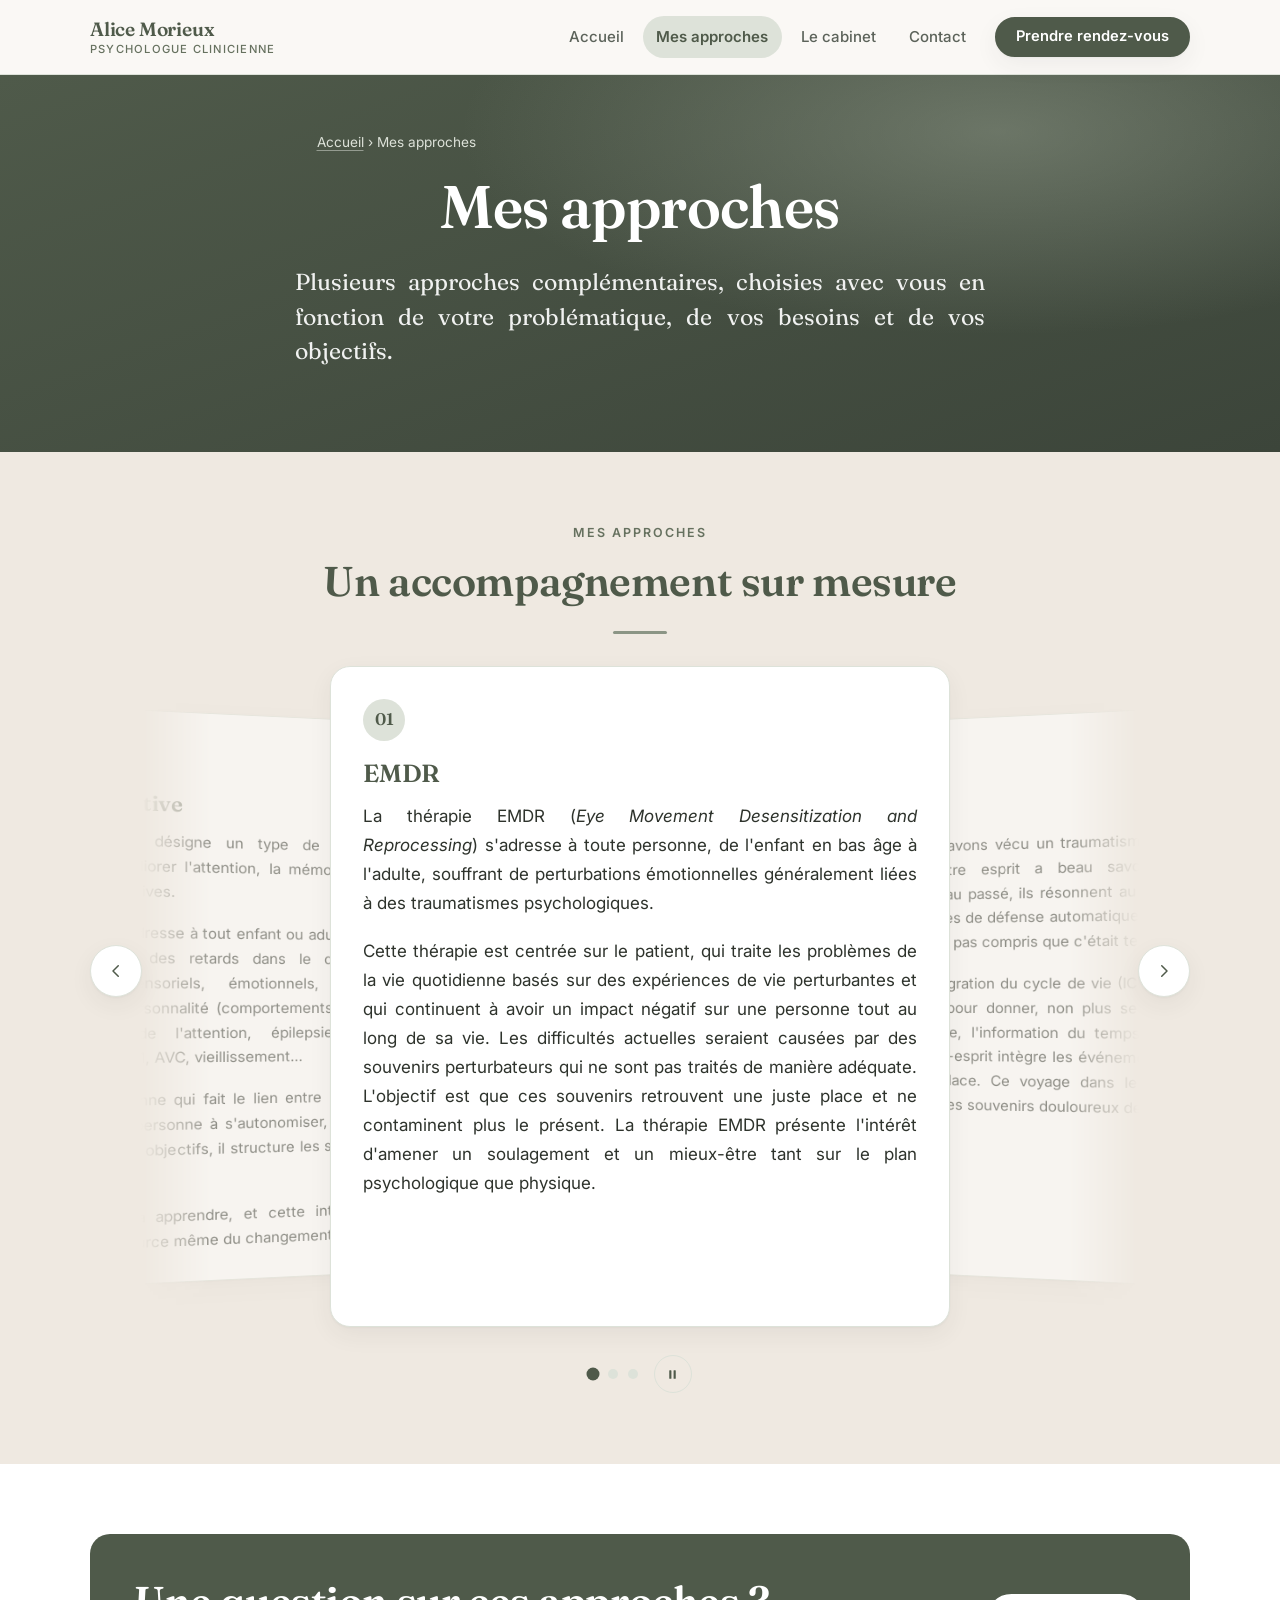
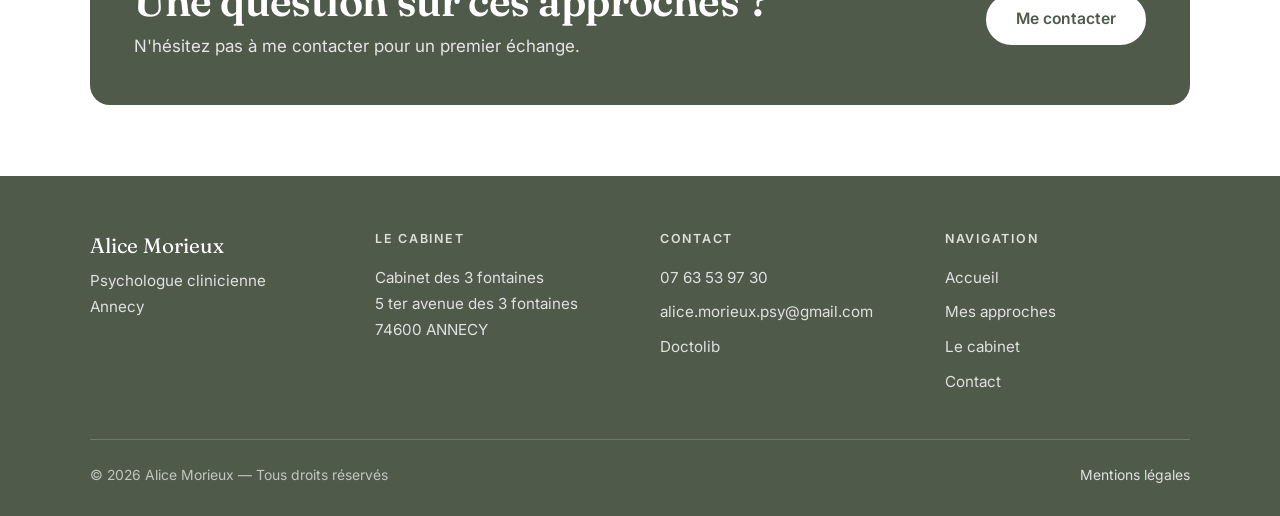
==== approches.html @ bb783f8f "dernieres modifs" ====
<!DOCTYPE html>
<html lang="fr">
<head>
<meta charset="utf-8">
<meta name="viewport" content="width=device-width, initial-scale=1">
<title>Mes approches — EMDR, ICV, remédiation cognitive | Alice Morieux, Annecy</title>
<meta name="description" content="EMDR, Intégration du Cycle de Vie (ICV) et remédiation cognitive : les approches thérapeutiques proposées par Alice Morieux, psychologue clinicienne à Annecy.">
<link rel="canonical" href="https://www.morieux-psychologue.com/approches.html">
<meta property="og:type" content="article">
<meta property="og:title" content="Mes approches — EMDR, ICV, remédiation cognitive">
<meta property="og:description" content="Les approches thérapeutiques proposées par Alice Morieux, psychologue clinicienne à Annecy.">
<meta property="og:locale" content="fr_FR">
<meta property="og:image" content="https://www.morieux-psychologue.com/assets/cabinet.jpg">
<meta property="og:url" content="https://www.morieux-psychologue.com/approches.html">
<link rel="icon" href="assets/favicon.svg" type="image/svg+xml">
<link rel="preconnect" href="https://fonts.googleapis.com">
<link rel="preconnect" href="https://fonts.gstatic.com" crossorigin>
<link rel="stylesheet" href="https://fonts.googleapis.com/css2?family=Fraunces:opsz,wght@9..144,400;9..144,600&family=Inter:wght@400;500;600&display=swap">
<link rel="stylesheet" href="css/styles.css">
<noscript><style>.reveal{opacity:1;transform:none}</style></noscript>
</head>
<body>

<a class="skip-link" href="#contenu">Aller au contenu principal</a>

<header class="site-header">
  <div class="conteneur site-header__inner">
    <a class="logo" href="index.html">
      <span class="logo__nom">Alice Morieux</span>
      <span class="logo__role">Psychologue clinicienne</span>
    </a>

    <button class="burger" type="button" aria-expanded="false" aria-controls="nav-principale" aria-label="Ouvrir le menu">
      <span class="burger__barre"></span>
      <span class="burger__barre"></span>
      <span class="burger__barre"></span>
    </button>

    <nav class="nav" id="nav-principale" aria-label="Navigation principale">
      <a class="nav__lien" href="index.html">Accueil</a>
      <a class="nav__lien is-active" href="approches.html" aria-current="page">Mes approches</a>
      <a class="nav__lien" href="cabinet.html">Le cabinet</a>
      <a class="nav__lien" href="contact.html">Contact</a>
      <a class="btn btn--principal nav__cta" href="https://www.doctolib.fr/psychologue/annecy/alice-morieux" target="_blank" rel="noopener">Prendre rendez-vous</a>
    </nav>
  </div>
</header>

<main id="contenu">

  <section class="hero hero--page">
    <div class="conteneur">
      <p class="fil-ariane"><a href="index.html">Accueil</a> <span aria-hidden="true">›</span> Mes approches</p>
      <h1>Mes approches</h1>
      <p class="hero__accroche">Plusieurs approches complémentaires, choisies avec vous en fonction de votre problématique, de vos besoins et de vos objectifs.</p>
    </div>
  </section>

  <!-- ============ Les trois approches ============ -->
  <section class="section section--beige">
    <div class="conteneur conteneur--large reveal">
      <div class="section-titre section-titre--centre">
        <span class="surtitre">Mes approches</span>
        <h2>Un accompagnement sur mesure</h2>
        <span class="filet"></span>
      </div>

      <div class="carrousel" data-carrousel data-carrousel-intervalle="9000" data-carrousel-titre="Mes approches">
        <div class="carrousel__cadre">
          <div class="carrousel__piste">
            <article class="carte carte--approche approche carrousel__slide" id="emdr">
              <span class="carte__numero" aria-hidden="true">01</span>
              <h2>EMDR</h2>
              <p>La thérapie EMDR (<em>Eye Movement Desensitization and Reprocessing</em>) s'adresse à toute personne, de l'enfant en bas âge à l'adulte, souffrant de perturbations émotionnelles généralement liées à des traumatismes psychologiques.</p>
              <p>Cette thérapie est centrée sur le patient, qui traite les problèmes de la vie quotidienne basés sur des expériences de vie perturbantes et qui continuent à avoir un impact négatif sur une personne tout au long de sa vie. Les difficultés actuelles seraient causées par des souvenirs perturbateurs qui ne sont pas traités de manière adéquate. L'objectif est que ces souvenirs retrouvent une juste place et ne contaminent plus le présent. La thérapie EMDR présente l'intérêt d'amener un soulagement et un mieux-être tant sur le plan psychologique que physique.</p>
            </article>

            <article class="carte carte--approche approche carrousel__slide" id="icv">
              <span class="carte__numero" aria-hidden="true">02</span>
              <h2>ICV</h2>
              <p>Lorsque nous avons vécu un traumatisme ou souffert de carences affectives, notre esprit a beau savoir que ces événements appartiennent au passé, ils résonnent au présent, et nous adoptons des mécanismes de défense automatiques inappropriés, comme si le cerveau n'avait pas compris que c'était terminé&nbsp;!</p>
              <p>L'idée de l'Intégration du cycle de vie (ICV) est de traverser un à un les souvenirs pour donner, non plus seulement à l'esprit mais au corps lui-même, l'information du temps. Pourquoi&nbsp;? Pour que le système corps-esprit intègre les événements, et remette les choses à leur juste place. Ce voyage dans le passé diminue la charge émotionnelle des souvenirs douloureux des patients.</p>
            </article>

            <article class="carte carte--approche approche carrousel__slide" id="remediation">
              <span class="carte__numero" aria-hidden="true">03</span>
              <h2>Remédiation cognitive</h2>
              <p>La remédiation cognitive désigne un type de traitement de réadaptation visant à améliorer l'attention, la mémoire, le langage et&nbsp;/&nbsp;ou les fonctions exécutives.</p>
              <p>La méthode Feuerstein s'adresse à tout enfant ou adulte rencontrant des difficultés scolaires, des retards dans le développement, dyslexie, problèmes sensoriels, émotionnels, troubles du comportement et de la personnalité (comportements autistiques…), hyperactivité, troubles de l'attention, épilepsie, déficiences psychomotrices, trisomie&nbsp;21, AVC, vieillissement…</p>
              <p>Le médiateur est la personne qui fait le lien entre le sujet et son environnement, il aide la personne à s'autonomiser, à réfléchir par elle-même, il lui donne des objectifs, il structure les stimuli auxquels il est exposé.</p>
              <p>Le but est d'apprendre à apprendre, et cette interaction entre l'adulte et le sujet est la source même du changement cognitif.</p>
            </article>
          </div>
        </div>
      </div>
    </div>
  </section>

  <!-- ============ CTA ============ -->
  <section class="section section--blanc">
    <div class="conteneur reveal">
      <div class="doctolib">
        <div>
          <h2>Une question sur ces approches&nbsp;?</h2>
          <p>N'hésitez pas à me contacter pour un premier échange.</p>
        </div>
        <a class="btn btn--clair" href="contact.html">Me contacter</a>
      </div>
    </div>
  </section>

</main>

<footer class="site-footer">
  <div class="conteneur">
    <div class="footer__grille">
      <div>
        <p class="footer__nom">Alice Morieux</p>
        <p>Psychologue clinicienne<br>Annecy</p>
      </div>
      <div>
        <p class="footer__titre">Le cabinet</p>
        <address class="footer__adresse" style="font-style:normal">
          Cabinet des 3 fontaines<br>
          5 ter avenue des 3 fontaines<br>
          74600 ANNECY
        </address>
      </div>
      <div>
        <p class="footer__titre">Contact</p>
        <ul class="footer__liste">
          <li><a href="tel:+33763539730">07 63 53 97 30</a></li>
          <li><a href="mailto:alice.morieux.psy@gmail.com">alice.morieux.psy@gmail.com</a></li>
          <li><a href="https://www.doctolib.fr/psychologue/annecy/alice-morieux" target="_blank" rel="noopener">Doctolib</a></li>
        </ul>
      </div>
      <div>
        <p class="footer__titre">Navigation</p>
        <ul class="footer__liste">
          <li><a href="index.html">Accueil</a></li>
          <li><a href="approches.html">Mes approches</a></li>
          <li><a href="cabinet.html">Le cabinet</a></li>
          <li><a href="contact.html">Contact</a></li>
        </ul>
      </div>
    </div>
    <div class="footer__bas">
      <p style="margin:0">© <span data-annee>2026</span> Alice Morieux — Tous droits réservés</p>
      <p style="margin:0"><a href="mentions-legales.html">Mentions légales</a></p>
    </div>
  </div>
</footer>

<script src="js/main.js"></script>
</body>
</html>
---- css/styles.css ----
/* ==========================================================================
   Alice Morieux — Psychologue clinicienne, Annecy
   Feuille de style unique
   ========================================================================== */

/* --------------------------------------------------------------------------
   1. Variables
   -------------------------------------------------------------------------- */

:root {
  /* Couleurs */
  --vert-profond: #4f5a4a;
  --vert-profond-fonce: #3c453a;
  --vert-taupe: #8b9585;
  /* assombri par rapport au vert taupe pour rester lisible sur fond clair (AA) */
  --vert-taupe-fonce: #66715f;
  --vert-clair: #dde2d9;
  --blanc: #ffffff;
  --blanc-casse: #faf8f5;
  --beige-sable: #efe9e1;
  --texte: #2e332c;
  --texte-doux: #5c635a;

  /* Typographie */
  --font-titre: "Fraunces", "Iowan Old Style", "Palatino Linotype", Palatino,
    Georgia, serif;
  --font-corps: "Inter", -apple-system, BlinkMacSystemFont, "Segoe UI", Roboto,
    "Helvetica Neue", Arial, sans-serif;

  /* Rythme */
  --largeur-max: 1180px;
  --largeur-texte: 68ch;
  --section-y: clamp(2.75rem, 5.5vw, 4.5rem);
  --gouttiere: clamp(1.25rem, 5vw, 2.5rem);

  /* Formes */
  --radius: 12px;
  --radius-lg: 20px;
  --ombre: 0 1px 2px rgba(46, 51, 44, 0.04), 0 8px 24px rgba(46, 51, 44, 0.06);
  --ombre-forte: 0 2px 4px rgba(46, 51, 44, 0.06),
    0 16px 40px rgba(46, 51, 44, 0.1);

  --transition: 220ms cubic-bezier(0.4, 0, 0.2, 1);
}

/* --------------------------------------------------------------------------
   2. Reset & bases
   -------------------------------------------------------------------------- */

*,
*::before,
*::after {
  box-sizing: border-box;
}

html {
  scroll-behavior: smooth;
  -webkit-text-size-adjust: 100%;
}

body {
  margin: 0;
  background: var(--blanc-casse);
  color: var(--texte);
  font-family: var(--font-corps);
  font-size: clamp(1rem, 0.97rem + 0.15vw, 1.0625rem);
  line-height: 1.7;
  -webkit-font-smoothing: antialiased;
  overflow-x: hidden;
}

h1,
h2,
h3,
h4 {
  font-family: var(--font-titre);
  font-weight: 600;
  line-height: 1.15;
  color: var(--vert-profond);
  margin: 0 0 0.6em;
  letter-spacing: -0.01em;
}

h1 {
  font-size: clamp(2.25rem, 1.6rem + 3.2vw, 3.75rem);
}

h2 {
  font-size: clamp(1.75rem, 1.35rem + 1.9vw, 2.6rem);
}

h3 {
  font-size: clamp(1.25rem, 1.1rem + 0.75vw, 1.55rem);
}

h4 {
  font-size: 1.1rem;
}

p {
  margin: 0 0 1.15em;
  max-width: var(--largeur-texte);
}

a {
  color: var(--vert-profond);
  text-decoration-color: var(--vert-taupe);
  text-underline-offset: 3px;
  transition: color var(--transition);
}

a:hover {
  color: var(--vert-taupe-fonce);
}

img {
  max-width: 100%;
  height: auto;
  display: block;
}

ul {
  margin: 0 0 1.15em;
  padding-left: 1.2em;
}

li {
  margin-bottom: 0.4em;
}

strong {
  font-weight: 600;
  color: var(--vert-profond);
}

:focus-visible {
  outline: 3px solid var(--vert-taupe);
  outline-offset: 3px;
  border-radius: 4px;
}

/* Lien d'évitement */
.skip-link {
  position: absolute;
  left: 0.5rem;
  top: -100px;
  z-index: 200;
  background: var(--vert-profond);
  color: var(--blanc);
  padding: 0.75rem 1.25rem;
  border-radius: var(--radius);
  text-decoration: none;
  transition: top var(--transition);
}

.skip-link:focus {
  top: 0.5rem;
  color: var(--blanc);
}

/* --------------------------------------------------------------------------
   3. Utilitaires de mise en page
   -------------------------------------------------------------------------- */

.conteneur {
  width: 100%;
  max-width: var(--largeur-max);
  margin-inline: auto;
  padding-inline: var(--gouttiere);
}

.conteneur--etroit {
  max-width: 860px;
}

.conteneur--large {
  max-width: 1340px;
}

.section {
  padding-block: var(--section-y);
}

.section--beige {
  background: var(--beige-sable);
}

.section--blanc {
  background: var(--blanc);
}

.section--vert {
  background: var(--vert-profond);
  color: var(--blanc);
}

.section--vert h2,
.section--vert h3 {
  color: var(--blanc);
}

.section--vert p {
  color: rgba(255, 255, 255, 0.88);
}

.visually-hidden {
  position: absolute;
  width: 1px;
  height: 1px;
  padding: 0;
  margin: -1px;
  overflow: hidden;
  clip: rect(0 0 0 0);
  white-space: nowrap;
  border: 0;
}

/* En-tête de section */
.section-titre {
  margin-bottom: 2rem;
}

.section-titre--centre {
  text-align: center;
}

.section-titre--centre p {
  margin-inline: auto;
}

.surtitre {
  display: block;
  font-family: var(--font-corps);
  font-size: 0.78rem;
  font-weight: 600;
  letter-spacing: 0.16em;
  text-transform: uppercase;
  color: var(--vert-taupe-fonce);
  margin-bottom: 0.9rem;
}

.section--vert .surtitre {
  color: var(--vert-clair);
}

.chapeau {
  font-size: 1.1rem;
  color: var(--texte-doux);
}

/* Filet décoratif sous les titres */
.filet {
  display: block;
  width: 54px;
  height: 3px;
  background: var(--vert-taupe);
  border-radius: 3px;
  margin: 1.25rem 0 0;
}

.section-titre--centre .filet {
  margin-inline: auto;
}

.section--vert .filet {
  background: var(--vert-clair);
}

/* --------------------------------------------------------------------------
   4. Boutons
   -------------------------------------------------------------------------- */

.btn {
  display: inline-flex;
  align-items: center;
  justify-content: center;
  gap: 0.55rem;
  padding: 0.9rem 1.75rem;
  border: 2px solid transparent;
  border-radius: 999px;
  font-family: var(--font-corps);
  font-size: 0.98rem;
  font-weight: 600;
  line-height: 1.2;
  text-align: center;
  text-decoration: none;
  cursor: pointer;
  transition: background var(--transition), color var(--transition),
    border-color var(--transition), transform var(--transition),
    box-shadow var(--transition);
}

.btn:hover {
  transform: translateY(-2px);
}

.btn--principal {
  background: var(--vert-profond);
  border-color: var(--vert-profond);
  color: var(--blanc);
  box-shadow: var(--ombre);
}

.btn--principal:hover {
  background: var(--vert-profond-fonce);
  border-color: var(--vert-profond-fonce);
  color: var(--blanc);
  box-shadow: var(--ombre-forte);
}

.btn--secondaire {
  background: transparent;
  border-color: var(--vert-taupe);
  color: var(--vert-profond);
}

.btn--secondaire:hover {
  background: var(--vert-profond);
  border-color: var(--vert-profond);
  color: var(--blanc);
}

.btn--clair {
  background: var(--blanc);
  border-color: var(--blanc);
  color: var(--vert-profond);
}

.btn--clair:hover {
  background: var(--vert-clair);
  border-color: var(--vert-clair);
  color: var(--vert-profond-fonce);
}

.btn--contour-clair {
  background: transparent;
  border-color: rgba(255, 255, 255, 0.55);
  color: var(--blanc);
}

.btn--contour-clair:hover {
  background: rgba(255, 255, 255, 0.12);
  border-color: var(--blanc);
  color: var(--blanc);
}

.groupe-btn {
  display: flex;
  flex-wrap: wrap;
  gap: 0.9rem;
  margin-top: 2rem;
}

.groupe-btn--centre {
  justify-content: center;
}

/* --------------------------------------------------------------------------
   5. En-tête & navigation
   -------------------------------------------------------------------------- */

.site-header {
  position: sticky;
  top: 0;
  z-index: 100;
  /* contexte de positionnement pour le panneau de navigation mobile */
  isolation: isolate;
  background: rgba(250, 248, 245, 0.92);
  backdrop-filter: blur(10px);
  -webkit-backdrop-filter: blur(10px);
  border-bottom: 1px solid var(--vert-clair);
}

.site-header__inner {
  display: flex;
  align-items: center;
  justify-content: space-between;
  gap: 1.5rem;
  min-height: 74px;
}

.logo {
  display: flex;
  flex-direction: column;
  text-decoration: none;
  line-height: 1.1;
  flex-shrink: 0;
}

.logo__nom {
  font-family: var(--font-titre);
  font-size: 1.2rem;
  font-weight: 600;
  color: var(--vert-profond);
  letter-spacing: -0.01em;
}

.logo__role {
  font-size: 0.7rem;
  font-weight: 500;
  letter-spacing: 0.11em;
  text-transform: uppercase;
  color: var(--vert-taupe-fonce);
  margin-top: 0.22rem;
}

.nav {
  display: flex;
  align-items: center;
  gap: 0.35rem;
}

.nav__lien {
  padding: 0.5rem 0.85rem;
  border-radius: 999px;
  font-size: 0.94rem;
  font-weight: 500;
  color: var(--texte-doux);
  text-decoration: none;
  white-space: nowrap;
  transition: background var(--transition), color var(--transition);
}

.nav__lien:hover {
  background: var(--vert-clair);
  color: var(--vert-profond);
}

.nav__lien.is-active {
  color: var(--vert-profond);
  font-weight: 600;
  background: var(--vert-clair);
}

.nav__cta {
  margin-left: 0.6rem;
  padding: 0.6rem 1.2rem;
  font-size: 0.92rem;
}

/* Bouton burger */
.burger {
  display: none;
  width: 46px;
  height: 46px;
  padding: 0;
  background: transparent;
  border: 1px solid var(--vert-clair);
  border-radius: var(--radius);
  cursor: pointer;
  align-items: center;
  justify-content: center;
  flex-direction: column;
  gap: 5px;
}

.burger__barre {
  display: block;
  width: 20px;
  height: 2px;
  background: var(--vert-profond);
  border-radius: 2px;
  transition: transform var(--transition), opacity var(--transition);
}

.burger[aria-expanded="true"] .burger__barre:nth-child(1) {
  transform: translateY(7px) rotate(45deg);
}

.burger[aria-expanded="true"] .burger__barre:nth-child(2) {
  opacity: 0;
}

.burger[aria-expanded="true"] .burger__barre:nth-child(3) {
  transform: translateY(-7px) rotate(-45deg);
}

@media (max-width: 900px) {
  .burger {
    display: flex;
  }

  .nav {
    position: absolute;
    top: 100%;
    left: 0;
    right: 0;
    flex-direction: column;
    align-items: stretch;
    gap: 0.15rem;
    padding: 1rem var(--gouttiere) 1.75rem;
    background: var(--blanc-casse);
    border-bottom: 1px solid var(--vert-clair);
    box-shadow: var(--ombre-forte);
    transform: translateY(-12px);
    opacity: 0;
    visibility: hidden;
    transition: transform var(--transition), opacity var(--transition),
      visibility var(--transition);
  }

  .nav.is-open {
    transform: translateY(0);
    opacity: 1;
    visibility: visible;
  }

  .nav__lien {
    padding: 0.85rem 1rem;
    font-size: 1.02rem;
    border-radius: var(--radius);
  }

  .nav__cta {
    margin: 0.6rem 0 0;
    padding: 0.85rem 1.25rem;
  }
}

/* --------------------------------------------------------------------------
   6. Hero
   -------------------------------------------------------------------------- */

.hero {
  position: relative;
  background: var(--vert-profond);
  color: var(--blanc);
  overflow: hidden;
  padding-block: clamp(3rem, 6vw, 4.75rem);
}

.hero::before {
  content: "";
  position: absolute;
  inset: 0;
  background: radial-gradient(
      ellipse 70% 90% at 78% 15%,
      rgba(139, 149, 133, 0.55),
      transparent 60%
    ),
    linear-gradient(160deg, var(--vert-profond) 0%, var(--vert-profond-fonce) 100%);
  z-index: 0;
}

.hero > * {
  position: relative;
  z-index: 1;
}

.hero__grille {
  display: grid;
  grid-template-columns: 1.15fr 0.85fr;
  gap: clamp(2rem, 5vw, 4rem);
  align-items: center;
}

.hero h1 {
  color: var(--blanc);
  margin-bottom: 0.35em;
}

.hero__role {
  font-family: var(--font-corps);
  font-size: clamp(1rem, 0.9rem + 0.4vw, 1.2rem);
  font-weight: 500;
  letter-spacing: 0.14em;
  text-transform: uppercase;
  color: var(--vert-clair);
  margin-bottom: 1.5rem;
}

.hero__accroche {
  font-family: var(--font-titre);
  font-size: clamp(1.15rem, 1rem + 0.7vw, 1.45rem);
  line-height: 1.5;
  color: rgba(255, 255, 255, 0.92);
  max-width: 32ch;
  text-align: justify;
}

.hero__portrait {
  position: relative;
  justify-self: center;
  width: min(340px, 100%);
  aspect-ratio: 1;
}

.hero__portrait img {
  width: 100%;
  height: 100%;
  object-fit: cover;
  border-radius: 50%;
  border: 6px solid rgba(255, 255, 255, 0.16);
  box-shadow: var(--ombre-forte);
}

/* Hero simplifié des pages intérieures */
.hero--page {
  padding-block: clamp(2.25rem, 4.5vw, 3.5rem);
  text-align: center;
}

.hero--page h1 {
  margin-bottom: 0.4em;
}

.hero--page .hero__accroche {
  margin-inline: auto;
  max-width: 46ch;
}

.fil-ariane {
  font-size: 0.85rem;
  color: var(--vert-clair);
  margin-bottom: 1.1rem;
}

.fil-ariane a {
  color: var(--vert-clair);
  text-decoration-color: rgba(221, 226, 217, 0.5);
}

.fil-ariane a:hover {
  color: var(--blanc);
}

@media (max-width: 780px) {
  .hero__grille {
    grid-template-columns: 1fr;
    text-align: center;
  }

  .hero__grille .groupe-btn {
    justify-content: center;
  }

  .hero__accroche {
    margin-inline: auto;
  }

  .hero__portrait {
    order: -1;
    width: min(230px, 70%);
  }
}

/* --------------------------------------------------------------------------
   7. Blocs de contenu
   -------------------------------------------------------------------------- */

/* Bloc à deux colonnes texte + média */
.duo {
  display: grid;
  grid-template-columns: 0.85fr 1.15fr;
  gap: clamp(2rem, 5vw, 4rem);
  align-items: center;
}

.duo--inverse {
  grid-template-columns: 1.15fr 0.85fr;
}

.duo__media img {
  width: 100%;
  border-radius: var(--radius-lg);
  box-shadow: var(--ombre);
}

.duo__media--medaillon {
  position: relative;
  max-width: 380px;
  margin-inline: auto;
}

.duo__media--medaillon img {
  aspect-ratio: 1;
  object-fit: cover;
  border-radius: 50%;
}

.duo__media--medaillon::after {
  content: "";
  position: absolute;
  inset: -14px;
  border: 1px solid var(--vert-taupe);
  border-radius: 50%;
  opacity: 0.4;
  pointer-events: none;
}

@media (max-width: 860px) {
  .duo,
  .duo--inverse {
    grid-template-columns: 1fr;
  }

  .duo__media {
    order: -1;
  }

  .duo__media--medaillon {
    max-width: 260px;
  }
}

/* Bloc à deux colonnes de texte (titre / contenu) */
.duo-texte {
  display: grid;
  grid-template-columns: 0.8fr 1.2fr;
  gap: clamp(1.5rem, 5vw, 4rem);
  align-items: start;
}

.duo-texte .section-titre {
  margin-bottom: 0;
  position: sticky;
  top: 110px;
}

.duo-texte p:last-child {
  margin-bottom: 0;
}

.duo-texte p {
  text-align: justify;
}

@media (max-width: 860px) {
  .duo-texte {
    grid-template-columns: 1fr;
  }

  .duo-texte .section-titre {
    position: static;
    margin-bottom: 1.5rem;
  }
}

/* Grille de cartes */
.grille {
  display: grid;
  gap: 1.5rem;
}

.grille--2 {
  grid-template-columns: repeat(auto-fit, minmax(280px, 1fr));
}

.grille--3 {
  grid-template-columns: repeat(auto-fit, minmax(270px, 1fr));
}

.carte {
  display: flex;
  flex-direction: column;
  padding: 2rem;
  background: var(--blanc);
  border: 1px solid var(--vert-clair);
  border-radius: var(--radius-lg);
  box-shadow: var(--ombre);
  transition: transform var(--transition), box-shadow var(--transition);
}

.section--blanc .carte {
  background: var(--blanc-casse);
}

.carte:hover {
  transform: translateY(-4px);
  box-shadow: var(--ombre-forte);
}

.carte p:last-child {
  margin-bottom: 0;
}

.carte__numero {
  display: inline-flex;
  align-items: center;
  justify-content: center;
  width: 42px;
  height: 42px;
  margin-bottom: 1.15rem;
  border-radius: 50%;
  background: var(--vert-clair);
  color: var(--vert-profond);
  font-family: var(--font-titre);
  font-size: 1.05rem;
  font-weight: 600;
}

.carte__lien {
  margin-top: auto;
  padding-top: 1.25rem;
  font-size: 0.94rem;
  font-weight: 600;
  color: var(--vert-taupe-fonce);
  text-decoration: none;
}

.carte__lien:hover {
  color: var(--vert-profond);
  text-decoration: underline;
}

.carte__lien::after {
  content: " →";
}

/* Motifs de consultation regroupés par domaine de vie */
.domaines {
  display: grid;
  grid-template-columns: 1fr;
  gap: clamp(1rem, 2.5vw, 1.75rem);
  margin-bottom: clamp(2.5rem, 5vw, 3.5rem);
}

/* deux colonnes dès qu'une carte peut accueillir ses étiquettes sans casser */
@media (min-width: 760px) {
  .domaines {
    grid-template-columns: repeat(2, 1fr);
  }
}

.domaine {
  padding: clamp(1.5rem, 3vw, 2rem) clamp(1.4rem, 3vw, 2rem);
  background: var(--blanc-casse);
  border: 1px solid var(--vert-clair);
  border-radius: var(--radius-lg);
  transition: transform var(--transition), box-shadow var(--transition),
    border-color var(--transition);
}

.domaine:hover {
  transform: translateY(-3px);
  border-color: var(--vert-taupe);
  box-shadow: var(--ombre);
}

.domaine__icone {
  display: inline-flex;
  align-items: center;
  justify-content: center;
  width: 44px;
  height: 44px;
  margin-bottom: 1.1rem;
  border-radius: 50%;
  background: var(--vert-clair);
  color: var(--vert-profond);
}

.domaine__icone svg {
  width: 21px;
  height: 21px;
}

.domaine__titre {
  font-size: clamp(1.15rem, 1.05rem + 0.4vw, 1.35rem);
  margin-bottom: 1rem;
}

.domaine__liste {
  display: flex;
  flex-wrap: wrap;
  gap: 0.5rem;
  list-style: none;
  padding: 0;
  margin: 0;
}

.domaine__liste li {
  margin: 0;
  padding: 0.4rem 0.85rem;
  border: 1px solid var(--vert-clair);
  border-radius: 999px;
  background: var(--beige-sable);
  color: var(--texte-doux);
  font-size: 0.9rem;
  line-height: 1.35;
}

/* Conclusion : ce que ces difficultés peuvent provoquer */
.consequences {
  padding-top: clamp(2rem, 4vw, 2.75rem);
  border-top: 1px solid var(--vert-clair);
  text-align: center;
}

.consequences__intro {
  max-width: none;
  margin-bottom: 1.25rem;
  font-family: var(--font-titre);
  font-size: clamp(1.05rem, 0.98rem + 0.35vw, 1.25rem);
  color: var(--vert-profond);
}

.consequences__liste {
  display: flex;
  flex-wrap: wrap;
  justify-content: center;
  gap: 0.6rem;
  list-style: none;
  padding: 0;
  margin: 0;
}

.consequences__liste li {
  margin: 0;
  padding: 0.5rem 1.15rem;
  border-radius: 999px;
  background: var(--vert-clair);
  color: var(--vert-profond);
  font-size: 0.8rem;
  font-weight: 600;
  letter-spacing: 0.09em;
  text-transform: uppercase;
}

/* Diplômes & formations : logos des organismes */
.formations {
  display: grid;
  grid-template-columns: repeat(auto-fit, minmax(min(100%, 260px), 1fr));
  gap: clamp(1rem, 2.5vw, 1.75rem);
  list-style: none;
  padding: 0;
  margin: 0;
}

.formation {
  display: flex;
  flex-direction: column;
  align-items: center;
  margin: 0;
  padding: clamp(1.4rem, 3vw, 2rem);
  background: var(--blanc-casse);
  border: 1px solid var(--vert-clair);
  border-radius: var(--radius-lg);
  text-align: center;
  transition: transform var(--transition), box-shadow var(--transition),
    border-color var(--transition);
}

.formation:hover {
  transform: translateY(-3px);
  border-color: var(--vert-taupe);
  box-shadow: var(--ombre);
}

/* cadre neutre : les logos ont des fonds très différents */
.formation__logo {
  display: flex;
  align-items: center;
  justify-content: center;
  width: 100%;
  height: 120px;
  margin-bottom: 1.35rem;
  padding: 0.9rem 1.1rem;
  background: var(--blanc);
  border-radius: var(--radius);
}

.formation__logo img {
  width: 100%;
  height: 100%;
  object-fit: contain;
}

.formation__titre {
  font-size: clamp(1.05rem, 1rem + 0.3vw, 1.2rem);
  margin-bottom: 0.55rem;
}

.formation__texte {
  margin: 0;
  max-width: 34ch;
  font-size: 0.95rem;
  color: var(--texte-doux);
}

/* Section d'approche détaillée */
.approche {
  scroll-margin-top: 90px;
}

.etiquette {
  display: inline-block;
  padding: 0.3rem 0.85rem;
  border-radius: 999px;
  background: var(--vert-clair);
  color: var(--vert-profond);
  font-size: 0.76rem;
  font-weight: 600;
  letter-spacing: 0.08em;
  text-transform: uppercase;
}

.carte--approche h2 {
  font-size: clamp(1.25rem, 1.1rem + 0.75vw, 1.55rem);
  margin: 0 0 0.6em;
}

.carte--approche p {
  text-align: justify;
}

/* cartes de lecture, pas de survol qui laisserait croire à un lien */
.carte--approche:hover {
  transform: none;
  box-shadow: var(--ombre);
}

/* --------------------------------------------------------------------------
   Carrousel des approches
   Sans JavaScript, les cartes restent simplement empilées : la classe
   .is-actif n'est posée qu'une fois le script chargé.
   -------------------------------------------------------------------------- */

.carrousel {
  position: relative;
  max-width: 1100px;
  margin: 0 auto;
}

/* repli sans JS : les trois cartes l'une sous l'autre */
.carrousel:not(.is-actif) .carrousel__piste {
  display: grid;
  gap: 1.5rem;
}

.carrousel.is-actif {
  padding: 0 clamp(0px, 4vw, 72px);
}

.carrousel__cadre {
  overflow: hidden;
}

/* Le débord vertical laisse respirer les ombres portées, la marge négative
   annule la place qu'il prendrait ; le dégradé adoucit la coupe des cartes
   entrevues sur les côtés. */
.carrousel.is-actif .carrousel__cadre {
  padding: 32px 0;
  margin: -32px 0;
  -webkit-mask-image: linear-gradient(
    to right,
    transparent 0,
    #000 7%,
    #000 93%,
    transparent 100%
  );
  mask-image: linear-gradient(
    to right,
    transparent 0,
    #000 7%,
    #000 93%,
    transparent 100%
  );
}

/* Les cartes sont superposées dans une même case de grille : la plus haute
   impose sa hauteur aux autres, elles ont donc toutes le même format. */
.carrousel.is-actif .carrousel__piste {
  display: grid;
  perspective: 1600px;
}

.carrousel.is-actif .carrousel__slide {
  grid-area: 1 / 1;
  justify-self: center;
  width: min(100%, 620px);
  /* état par défaut : hors du champ (cas d'un carrousel de plus de 3 cartes) */
  opacity: 0;
  transform: scale(0.8);
  pointer-events: none;
  transition: transform 520ms cubic-bezier(0.4, 0, 0.2, 1),
    opacity 520ms cubic-bezier(0.4, 0, 0.2, 1);
  backface-visibility: hidden;
}

/* carte affichée */
.carrousel.is-actif .carrousel__slide[data-position="0"] {
  z-index: 3;
  opacity: 1;
  transform: none;
  pointer-events: auto;
}

/* cartes entrevues de part et d'autre, un clic les ramène au centre */
.carrousel.is-actif .carrousel__slide[data-position="-1"],
.carrousel.is-actif .carrousel__slide[data-position="1"] {
  z-index: 2;
  opacity: 0.5;
  pointer-events: auto;
  cursor: pointer;
}

.carrousel.is-actif .carrousel__slide[data-position="-1"] {
  transform: translateX(-72%) scale(0.86) rotateY(14deg);
}

.carrousel.is-actif .carrousel__slide[data-position="1"] {
  transform: translateX(72%) scale(0.86) rotateY(-14deg);
}

/* Flèches */
.carrousel__fleche {
  display: inline-flex;
  align-items: center;
  justify-content: center;
  width: 52px;
  height: 52px;
  padding: 0;
  border: 1px solid var(--vert-clair);
  border-radius: 50%;
  background: var(--blanc);
  color: var(--vert-profond);
  box-shadow: var(--ombre);
  cursor: pointer;
  transition: background var(--transition), color var(--transition),
    border-color var(--transition), transform var(--transition);
}

.carrousel__fleche:hover {
  background: var(--vert-profond);
  border-color: var(--vert-profond);
  color: var(--blanc);
}

.carrousel__fleche svg {
  width: 18px;
  height: 18px;
}

/* sur grand écran, les flèches encadrent la carte */
@media (min-width: 861px) {
  .carrousel__fleche {
    position: absolute;
    top: 0;
    bottom: 84px;
    margin: auto 0;
  }

  .carrousel__fleche--prec {
    left: 0;
  }

  .carrousel__fleche--suiv {
    right: 0;
  }
}

/* Barre de commandes : points + lecture/pause */
.carrousel__barre {
  display: flex;
  align-items: center;
  justify-content: center;
  gap: 1rem;
  margin-top: 1.75rem;
}

.carrousel__points {
  display: flex;
  align-items: center;
  gap: 0.6rem;
}

.carrousel__point {
  width: 10px;
  height: 10px;
  padding: 0;
  border: 0;
  border-radius: 50%;
  background: var(--vert-clair);
  cursor: pointer;
  transition: background var(--transition), transform var(--transition);
}

.carrousel__point:hover {
  background: var(--vert-taupe);
}

.carrousel__point[aria-current="true"] {
  background: var(--vert-profond);
  transform: scale(1.3);
}

.carrousel__lecture {
  display: inline-flex;
  align-items: center;
  justify-content: center;
  width: 38px;
  height: 38px;
  padding: 0;
  border: 1px solid var(--vert-clair);
  border-radius: 50%;
  background: transparent;
  color: var(--vert-profond);
  cursor: pointer;
  transition: background var(--transition), color var(--transition),
    border-color var(--transition);
}

.carrousel__lecture:hover {
  background: var(--vert-profond);
  border-color: var(--vert-profond);
  color: var(--blanc);
}

.carrousel__lecture svg {
  width: 13px;
  height: 13px;
}

/* sur mobile, les flèches rejoignent la barre de commandes */
@media (max-width: 860px) {
  .carrousel__barre {
    gap: 0.85rem;
  }

  .carrousel__fleche {
    width: 42px;
    height: 42px;
    order: -1;
  }

  .carrousel__fleche--suiv {
    order: 1;
  }

  /* les flèches sont passées sous la carte : plus besoin de marge latérale,
     on rend la largeur au texte et les voisines ne dépassent que d'un liseré */
  .carrousel.is-actif {
    padding: 0;
  }

  .carrousel.is-actif .carrousel__slide {
    width: 88%;
  }

  .carrousel.is-actif .carrousel__slide[data-position="-1"] {
    transform: translateX(-88%) scale(0.9) rotateY(10deg);
  }

  .carrousel.is-actif .carrousel__slide[data-position="1"] {
    transform: translateX(88%) scale(0.9) rotateY(-10deg);
  }
}

@media (prefers-reduced-motion: reduce) {
  .carrousel.is-actif .carrousel__slide {
    transition: none;
  }
}

/* Encadré d'information */
.encadre {
  padding: 1.5rem 1.75rem;
  background: var(--blanc);
  border-left: 4px solid var(--vert-taupe);
  border-radius: 0 var(--radius) var(--radius) 0;
  box-shadow: var(--ombre);
}

.section--beige .encadre {
  background: var(--blanc-casse);
}

.encadre p:last-child {
  margin-bottom: 0;
}

.encadre--accent {
  border-left-color: var(--vert-profond);
}

.encadre__titre {
  font-family: var(--font-corps);
  font-size: 0.98rem;
  font-weight: 600;
  color: var(--vert-profond);
  margin-bottom: 0.45rem;
}

/* Page de texte long (mentions légales) */
.texte-legal h2 {
  font-size: clamp(1.3rem, 1.15rem + 0.6vw, 1.5rem);
  margin-top: 2.75rem;
}

.texte-legal > h2:first-child {
  margin-top: 0;
}

/* --------------------------------------------------------------------------
   8. Cabinet & contact
   -------------------------------------------------------------------------- */

.adresse {
  font-style: normal;
  font-size: 1.1rem;
  line-height: 1.75;
}

.adresse strong {
  display: block;
  font-family: var(--font-titre);
  font-size: 1.35rem;
  margin-bottom: 0.35rem;
}

.carte-embed {
  position: relative;
  width: 100%;
  max-width: 640px;
  margin-inline: auto;
  aspect-ratio: 4 / 3;
  border: 1px solid var(--vert-clair);
  border-radius: var(--radius-lg);
  box-shadow: var(--ombre);
  overflow: hidden;
}

.carte-embed iframe {
  width: 100%;
  height: 100%;
  border: 0;
  display: block;
}

/* Moyens de contact */
.contacts {
  display: grid;
  grid-template-columns: repeat(auto-fit, minmax(250px, 1fr));
  gap: 1.25rem;
  list-style: none;
  padding: 0;
  margin: 0;
}

.contacts > li:last-child:nth-child(odd) {
  grid-column: 1 / -1;
}

.contact-item {
  display: flex;
  align-items: center;
  gap: 1rem;
  padding: 1.4rem 1.6rem;
  background: var(--blanc);
  border: 1px solid var(--vert-clair);
  border-radius: var(--radius-lg);
  box-shadow: var(--ombre);
  text-decoration: none;
  transition: transform var(--transition), box-shadow var(--transition),
    border-color var(--transition);
}

.section--beige .contact-item {
  background: var(--blanc-casse);
}

.contact-item:hover {
  transform: translateY(-3px);
  border-color: var(--vert-taupe);
  box-shadow: var(--ombre-forte);
}

.contact-item__icone {
  display: flex;
  align-items: center;
  justify-content: center;
  flex-shrink: 0;
  width: 46px;
  height: 46px;
  border-radius: 50%;
  background: var(--vert-clair);
  color: var(--vert-profond);
}

.contact-item__icone svg {
  width: 21px;
  height: 21px;
}

.contact-item__label {
  display: block;
  font-size: 0.78rem;
  font-weight: 600;
  letter-spacing: 0.1em;
  text-transform: uppercase;
  color: var(--vert-taupe-fonce);
  margin-bottom: 0.15rem;
}

.contact-item__valeur {
  display: block;
  font-size: 1.04rem;
  font-weight: 600;
  color: var(--vert-profond);
  word-break: break-word;
}

/* Bandeau Doctolib */
.doctolib {
  display: grid;
  grid-template-columns: 1fr auto;
  gap: 2rem;
  align-items: center;
  padding: clamp(1.75rem, 4vw, 2.75rem);
  background: var(--vert-profond);
  border-radius: var(--radius-lg);
  color: var(--blanc);
}

.doctolib h2,
.doctolib h3 {
  color: var(--blanc);
  margin-bottom: 0.4rem;
}

.doctolib p {
  color: rgba(255, 255, 255, 0.85);
  margin-bottom: 0;
}

@media (max-width: 700px) {
  .doctolib {
    grid-template-columns: 1fr;
    text-align: center;
    justify-items: center;
  }

  .doctolib p {
    margin-inline: auto;
  }
}

/* --------------------------------------------------------------------------
   8 bis. Formulaire de contact
   -------------------------------------------------------------------------- */

/* Panneau vert du formulaire, détaché du pied de page */
.formulaire-panneau {
  padding: clamp(1.75rem, 5vw, 3.25rem);
  background: var(--vert-profond);
  border-radius: var(--radius-lg);
  box-shadow: var(--ombre-forte);
  color: var(--blanc);
}

.formulaire-panneau h2 {
  color: var(--blanc);
}

.formulaire-panneau .filet {
  background: var(--vert-clair);
}

.formulaire-panneau .section-titre {
  margin-bottom: 1.75rem;
}

.formulaire__intro {
  max-width: none;
  margin-bottom: 2.5rem;
  font-style: italic;
  color: rgba(255, 255, 255, 0.88);
}

.formulaire {
  display: flex;
  flex-direction: column;
  gap: 1.75rem;
}

.champ {
  display: flex;
  flex-direction: column;
  gap: 0.5rem;
}

.champ__label {
  font-family: var(--font-titre);
  font-size: 1rem;
  font-weight: 600;
  color: var(--blanc);
}

.champ__label span {
  color: var(--vert-clair);
}

.champ__saisie {
  width: 100%;
  padding: 0.6rem 0.1rem 0.85rem;
  background: transparent;
  border: 0;
  border-bottom: 1px solid rgba(255, 255, 255, 0.45);
  border-radius: 0;
  color: var(--blanc);
  font-family: var(--font-corps);
  font-size: 1rem;
  line-height: 1.5;
  transition: border-color var(--transition);
}

.champ__saisie::placeholder {
  color: rgba(255, 255, 255, 0.6);
}

.champ__saisie:hover {
  border-bottom-color: rgba(255, 255, 255, 0.75);
}

.champ__saisie:focus {
  outline: none;
  border-bottom-color: var(--blanc);
  border-bottom-width: 2px;
  padding-bottom: calc(0.85rem - 1px);
}

/* le focus clavier reste visible sans doubler le contour du navigateur */
.champ__saisie:focus-visible {
  outline: 2px solid var(--vert-clair);
  outline-offset: 4px;
}

.champ__saisie--zone {
  resize: vertical;
  min-height: 8rem;
}

/* champ signalé en erreur par la validation */
.champ__saisie[aria-invalid="true"] {
  border-bottom-color: #ffc9c9;
  border-bottom-width: 2px;
}

.champ__erreur {
  font-size: 0.88rem;
  color: #ffc9c9;
}

.formulaire__envoi {
  width: 100%;
  margin-top: 0.5rem;
  padding-block: 1rem;
  border-radius: var(--radius);
}

.formulaire__note {
  max-width: none;
  margin: 0;
  font-size: 0.87rem;
  color: rgba(255, 255, 255, 0.7);
}

.formulaire__note--succes {
  color: var(--blanc);
  font-weight: 600;
}

/* --------------------------------------------------------------------------
   9. Pied de page
   -------------------------------------------------------------------------- */

.site-footer {
  background: var(--vert-profond);
  color: rgba(255, 255, 255, 0.82);
  padding-block: clamp(2.25rem, 4.5vw, 3.25rem) 1.75rem;
  font-size: 0.95rem;
}

.site-footer a {
  color: rgba(255, 255, 255, 0.82);
  text-decoration: none;
}

.site-footer a:hover {
  color: var(--blanc);
  text-decoration: underline;
}

.footer__grille {
  display: grid;
  grid-template-columns: repeat(auto-fit, minmax(230px, 1fr));
  gap: 2.5rem;
  padding-bottom: 2.25rem;
  border-bottom: 1px solid rgba(255, 255, 255, 0.18);
}

.footer__titre {
  font-family: var(--font-corps);
  font-size: 0.78rem;
  font-weight: 600;
  letter-spacing: 0.14em;
  text-transform: uppercase;
  color: var(--vert-clair);
  margin-bottom: 1rem;
}

.footer__nom {
  font-family: var(--font-titre);
  font-size: 1.3rem;
  color: var(--blanc);
  margin-bottom: 0.3rem;
}

.footer__liste {
  list-style: none;
  padding: 0;
  margin: 0;
}

.footer__liste li {
  margin-bottom: 0.55rem;
}

.footer p {
  max-width: none;
}

.footer__bas {
  display: flex;
  flex-wrap: wrap;
  justify-content: space-between;
  gap: 0.75rem 1.5rem;
  padding-top: 1.5rem;
  font-size: 0.87rem;
  color: rgba(255, 255, 255, 0.65);
}

/* --------------------------------------------------------------------------
   10. Animations
   -------------------------------------------------------------------------- */

.reveal {
  opacity: 0;
  transform: translateY(22px);
  transition: opacity 700ms ease, transform 700ms ease;
}

.reveal.is-visible {
  opacity: 1;
  transform: none;
}

@media (prefers-reduced-motion: reduce) {
  html {
    scroll-behavior: auto;
  }

  *,
  *::before,
  *::after {
    animation-duration: 0.01ms !important;
    animation-iteration-count: 1 !important;
    transition-duration: 0.01ms !important;
  }

  .reveal {
    opacity: 1;
    transform: none;
  }

  .btn:hover,
  .carte:hover,
  .domaine:hover,
  .formation:hover,
  .contact-item:hover {
    transform: none;
  }
}

/* --------------------------------------------------------------------------
   11. Impression
   -------------------------------------------------------------------------- */

@media print {
  .site-header,
  .burger,
  .groupe-btn,
  .carte-embed,
  .skip-link {
    display: none !important;
  }

  body {
    background: #fff;
    color: #000;
    font-size: 11pt;
  }

  .hero,
  .section--vert,
  .site-footer,
  .doctolib {
    background: #fff !important;
    color: #000 !important;
  }

  .hero h1,
  .hero__role,
  .hero__accroche,
  .section--vert h2,
  .section--vert p {
    color: #000 !important;
  }

  .reveal {
    opacity: 1;
    transform: none;
  }
}
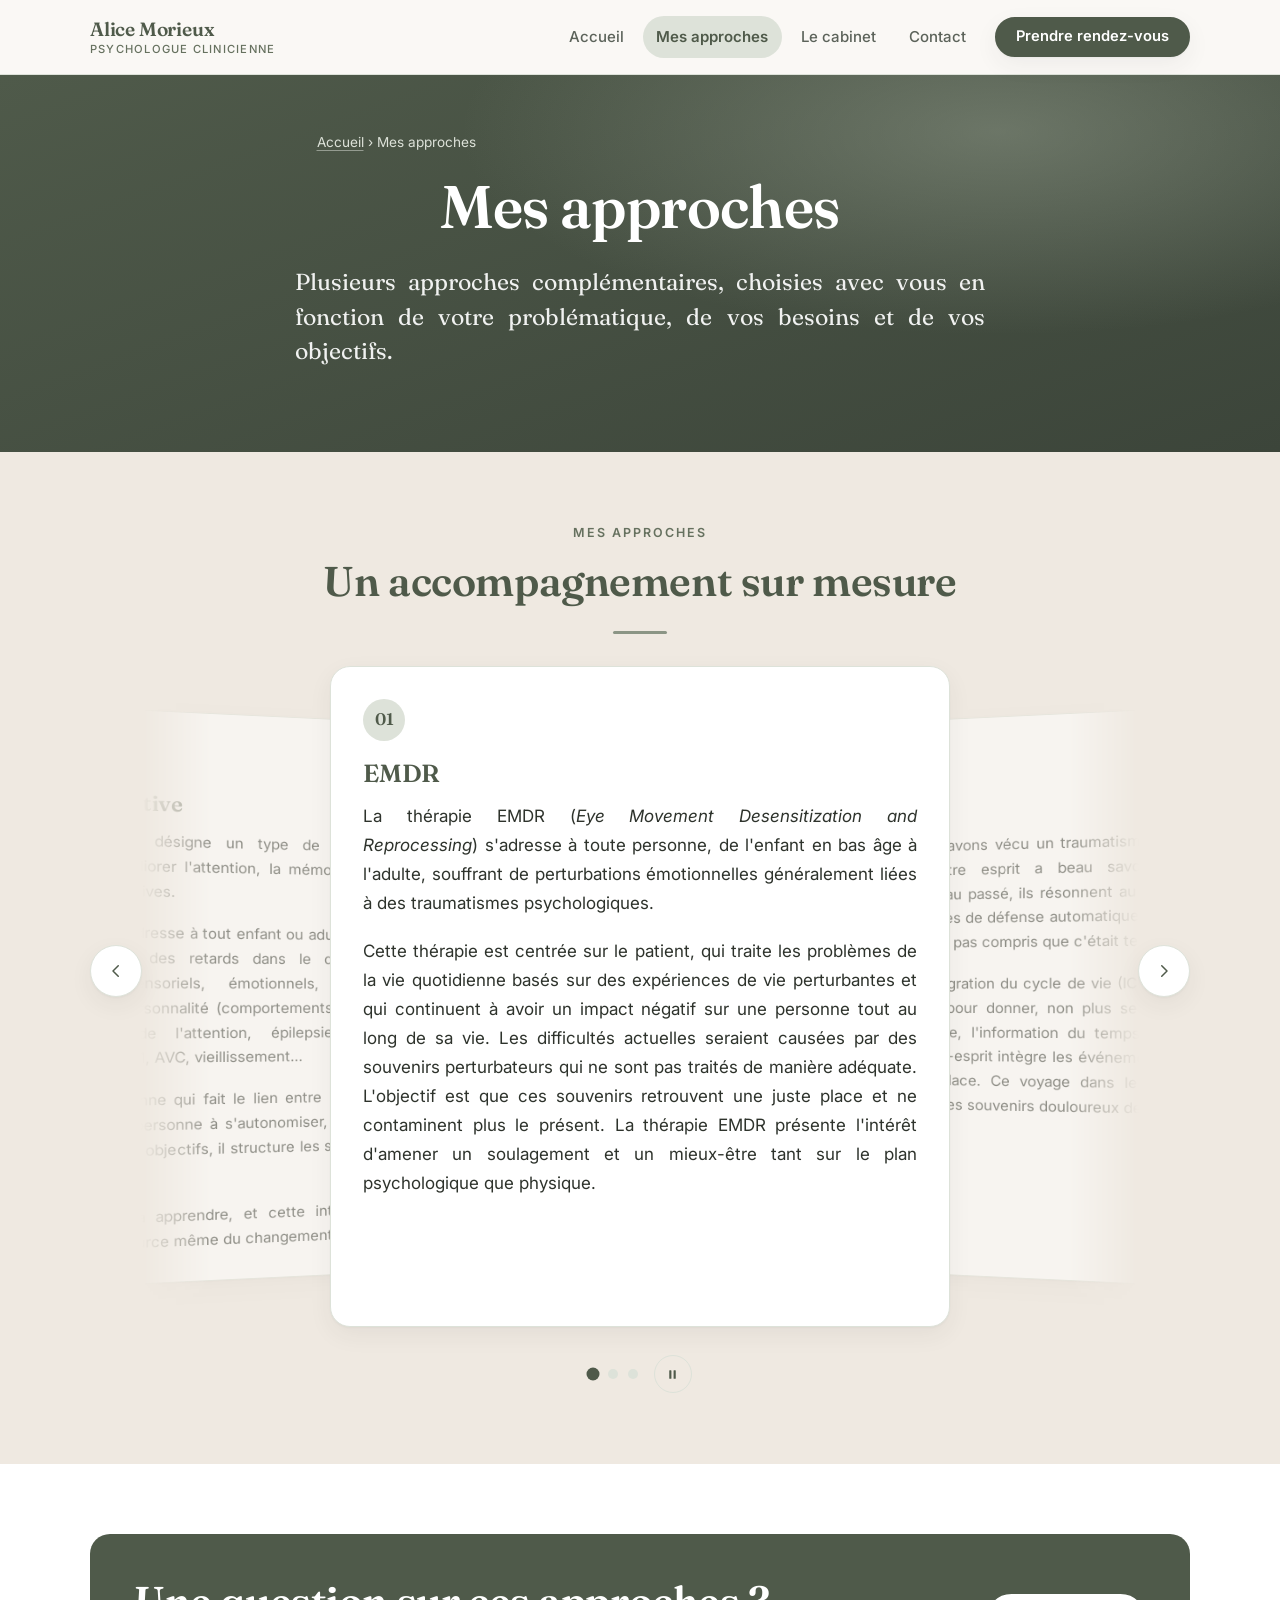
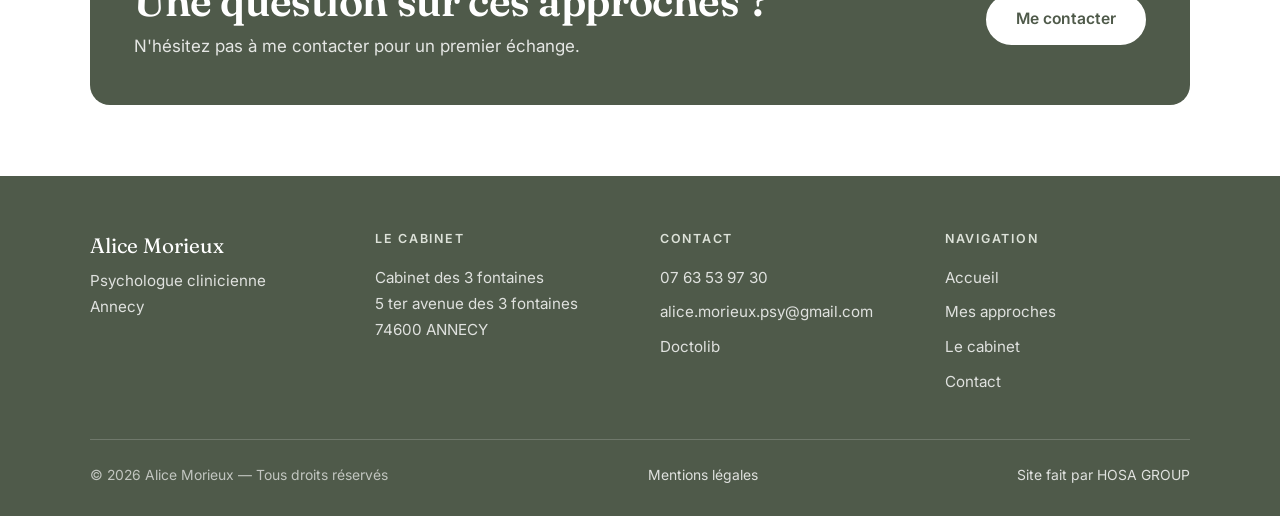
==== commit cc1cf20e: "fe" ====
--- a/approches.html
+++ b/approches.html
@@ -147,6 +147,7 @@
     <div class="footer__bas">
       <p style="margin:0">© <span data-annee>2026</span> Alice Morieux — Tous droits réservés</p>
       <p style="margin:0"><a href="mentions-legales.html">Mentions légales</a></p>
+      <p style="margin:0"><a href="https://hosa-group.fr/" target="_blank" rel="noopener">Site fait par HOSA GROUP</a></p>
     </div>
   </div>
 </footer>
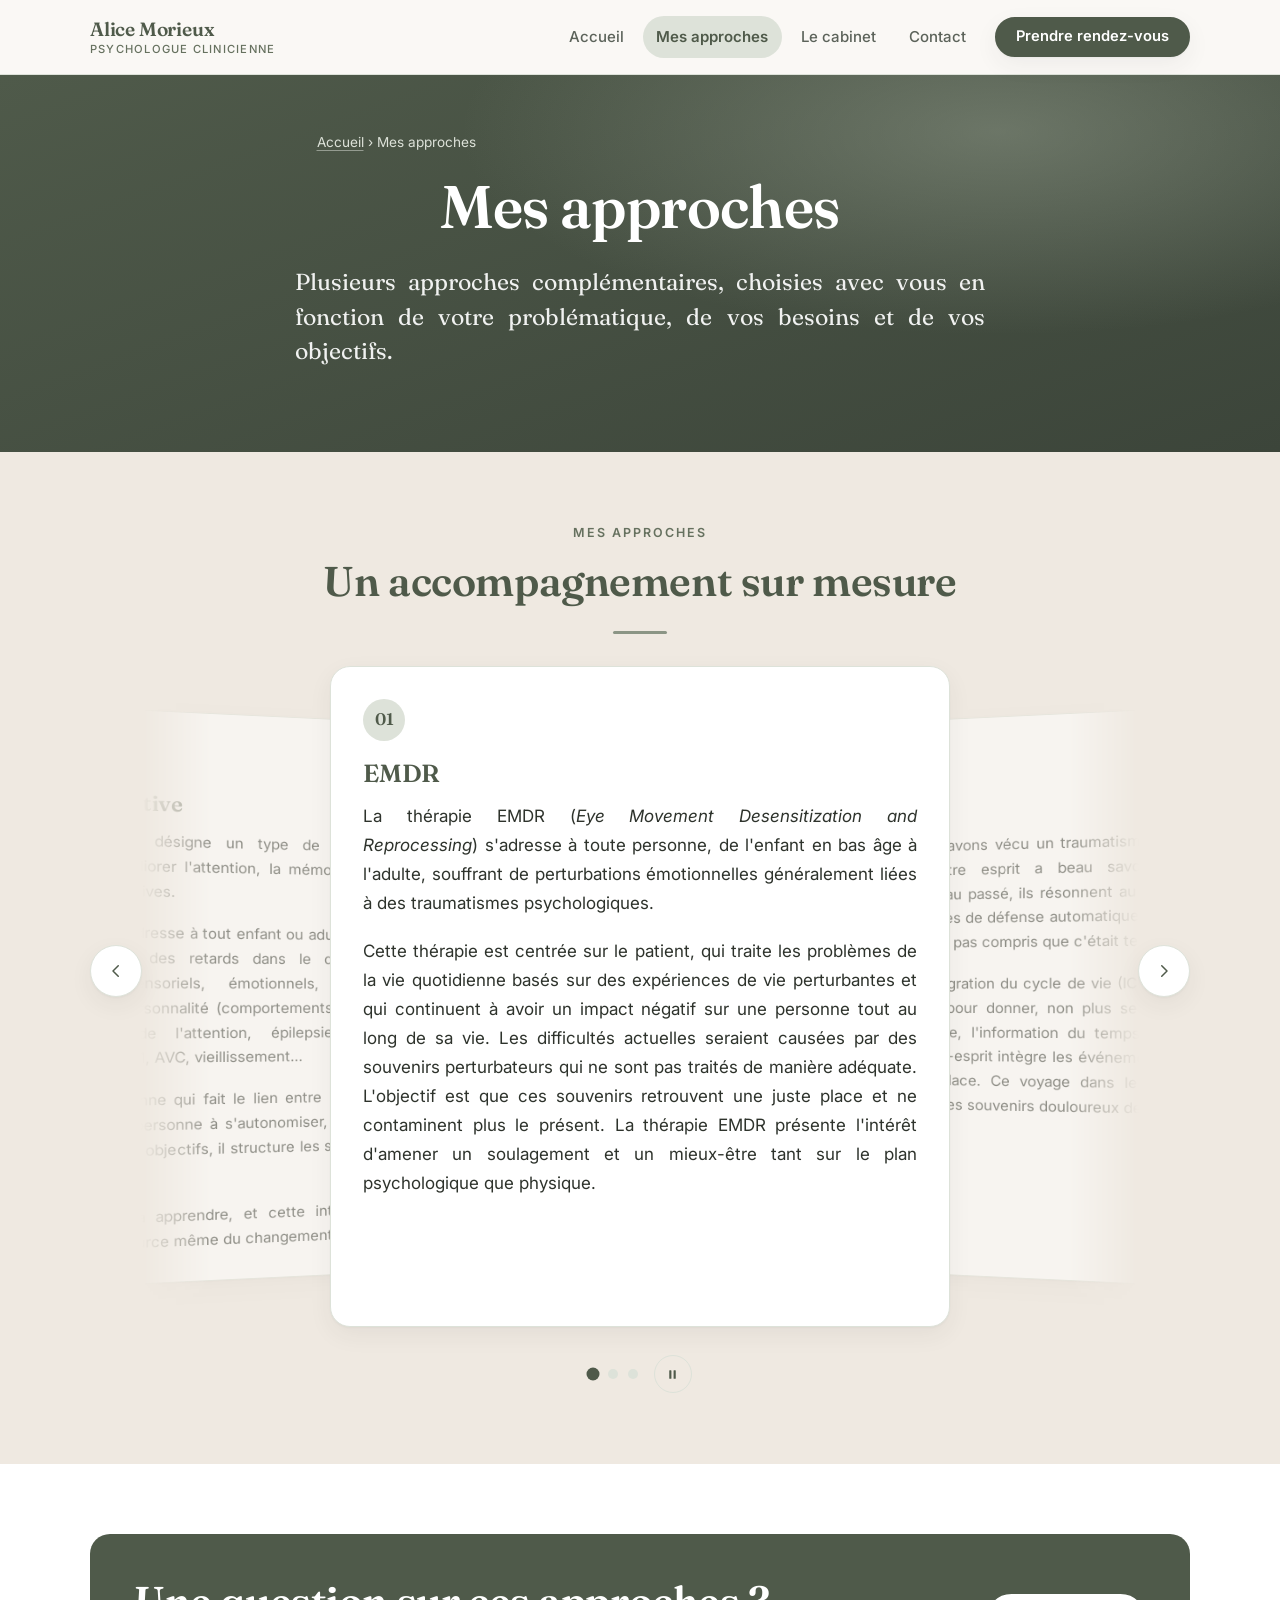
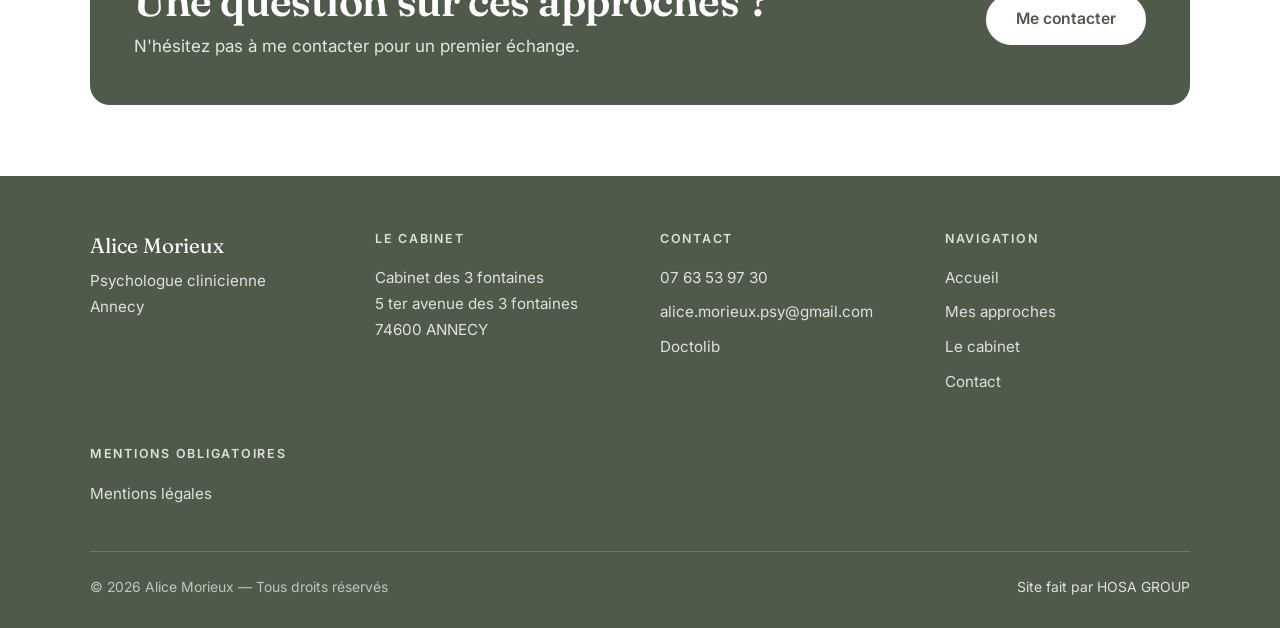
==== commit a6c02aae: "azs" ====
--- a/approches.html
+++ b/approches.html
@@ -143,10 +143,15 @@
           <li><a href="contact.html">Contact</a></li>
         </ul>
       </div>
+      <div>
+        <p class="footer__titre">Mentions obligatoires</p>
+        <ul class="footer__liste">
+          <li><a href="mentions-legales.html">Mentions légales</a></li>
+        </ul>
+      </div>
     </div>
     <div class="footer__bas">
       <p style="margin:0">© <span data-annee>2026</span> Alice Morieux — Tous droits réservés</p>
-      <p style="margin:0"><a href="mentions-legales.html">Mentions légales</a></p>
       <p style="margin:0"><a href="https://hosa-group.fr/" target="_blank" rel="noopener">Site fait par HOSA GROUP</a></p>
     </div>
   </div>
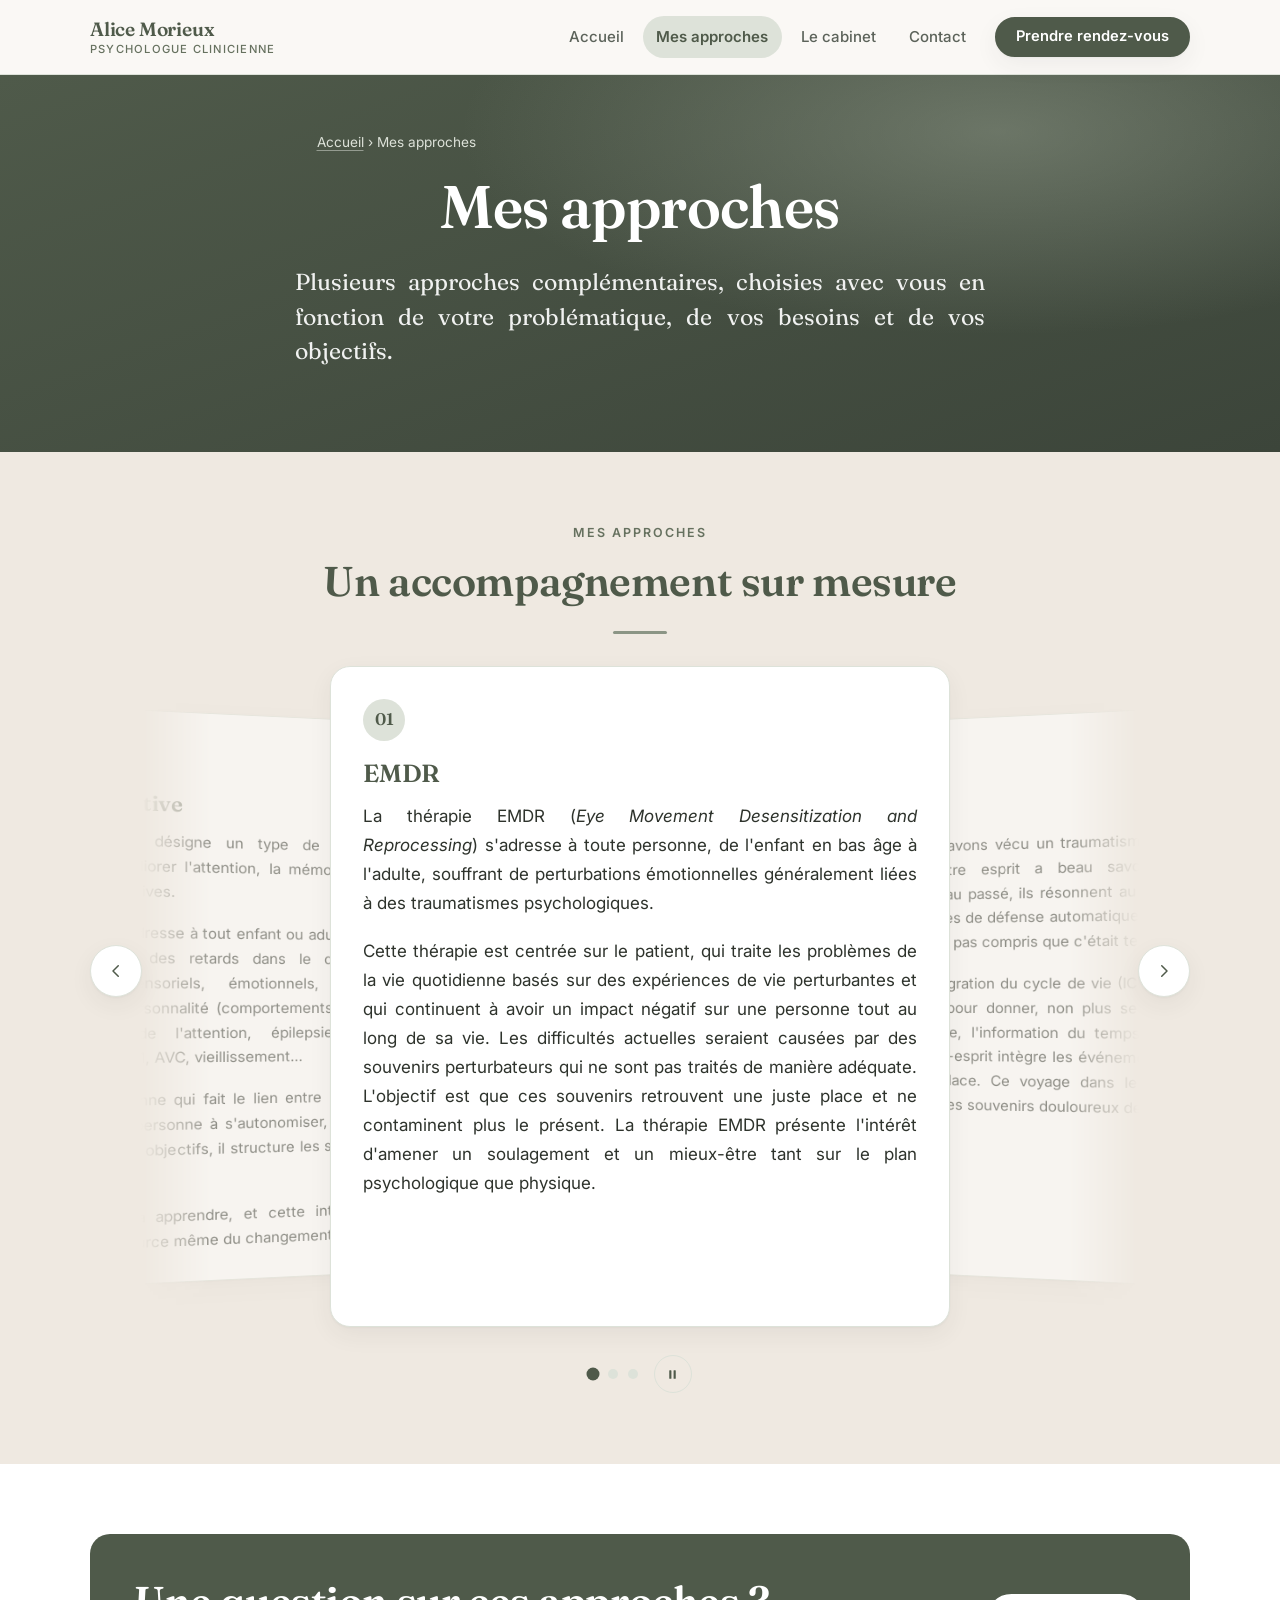
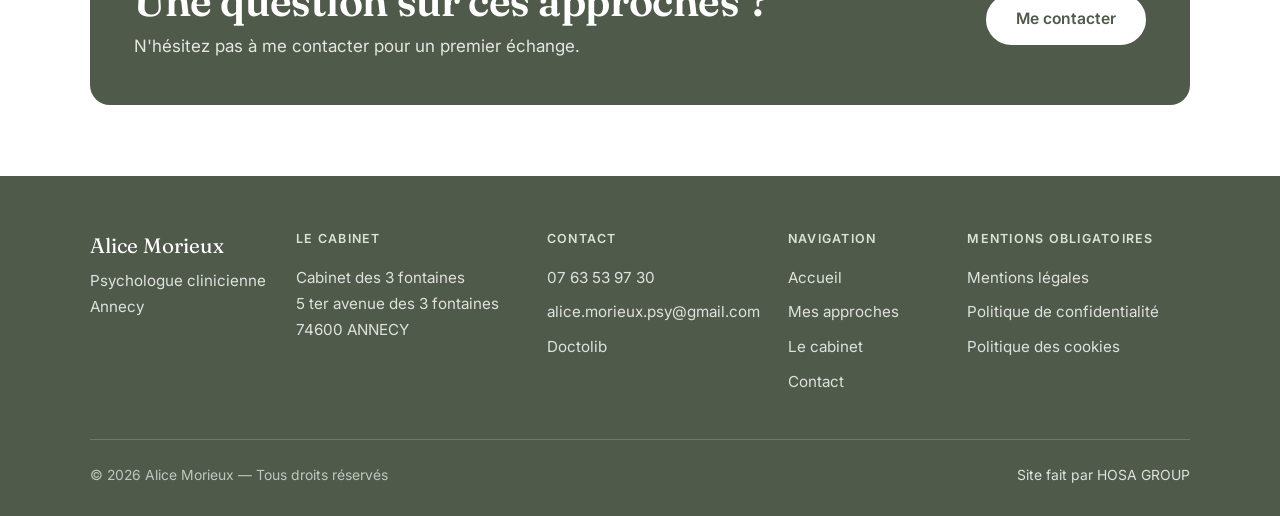
==== commit ddbdf394: "Ajout des pages de politique de confidentialité et de politique des cookies, mise à jour des liens d" ====
--- a/approches.html
+++ b/approches.html
@@ -147,6 +147,8 @@
         <p class="footer__titre">Mentions obligatoires</p>
         <ul class="footer__liste">
           <li><a href="mentions-legales.html">Mentions légales</a></li>
+          <li><a href="politique-de-confidentialite.html">Politique de confidentialité</a></li>
+          <li><a href="politique-des-cookies.html">Politique des cookies</a></li>
         </ul>
       </div>
     </div>
--- a/css/styles.css
+++ b/css/styles.css
@@ -1291,6 +1291,11 @@
   margin-top: 0;
 }
 
+.texte-legal h3 {
+  font-size: clamp(1.05rem, 1rem + 0.3vw, 1.2rem);
+  margin-top: 1.75rem;
+}
+
 /* --------------------------------------------------------------------------
    8. Cabinet & contact
    -------------------------------------------------------------------------- */
@@ -1583,8 +1588,9 @@
 
 .footer__grille {
   display: grid;
-  grid-template-columns: repeat(auto-fit, minmax(230px, 1fr));
-  gap: 2.5rem;
+  grid-template-columns: 1fr 1.25fr 1.15fr 0.85fr 1.25fr;
+  column-gap: 1.75rem;
+  row-gap: 2.5rem;
   padding-bottom: 2.25rem;
   border-bottom: 1px solid rgba(255, 255, 255, 0.18);
 }
@@ -1593,10 +1599,11 @@
   font-family: var(--font-corps);
   font-size: 0.78rem;
   font-weight: 600;
-  letter-spacing: 0.14em;
+  letter-spacing: 0.1em;
   text-transform: uppercase;
   color: var(--vert-clair);
   margin-bottom: 1rem;
+  white-space: nowrap;
 }
 
 .footer__nom {
@@ -1630,6 +1637,29 @@
   color: rgba(255, 255, 255, 0.65);
 }
 
+@media (max-width: 860px) {
+  .footer__grille {
+    grid-template-columns: 1fr 1fr 1fr;
+    column-gap: 1.75rem;
+    row-gap: 2.25rem;
+  }
+
+  .footer__titre {
+    white-space: normal;
+  }
+}
+
+@media (max-width: 560px) {
+  .footer__grille {
+    grid-template-columns: 1fr;
+    row-gap: 2rem;
+  }
+
+  .footer__bas {
+    justify-content: flex-start;
+  }
+}
+
 /* --------------------------------------------------------------------------
    10. Animations
    -------------------------------------------------------------------------- */
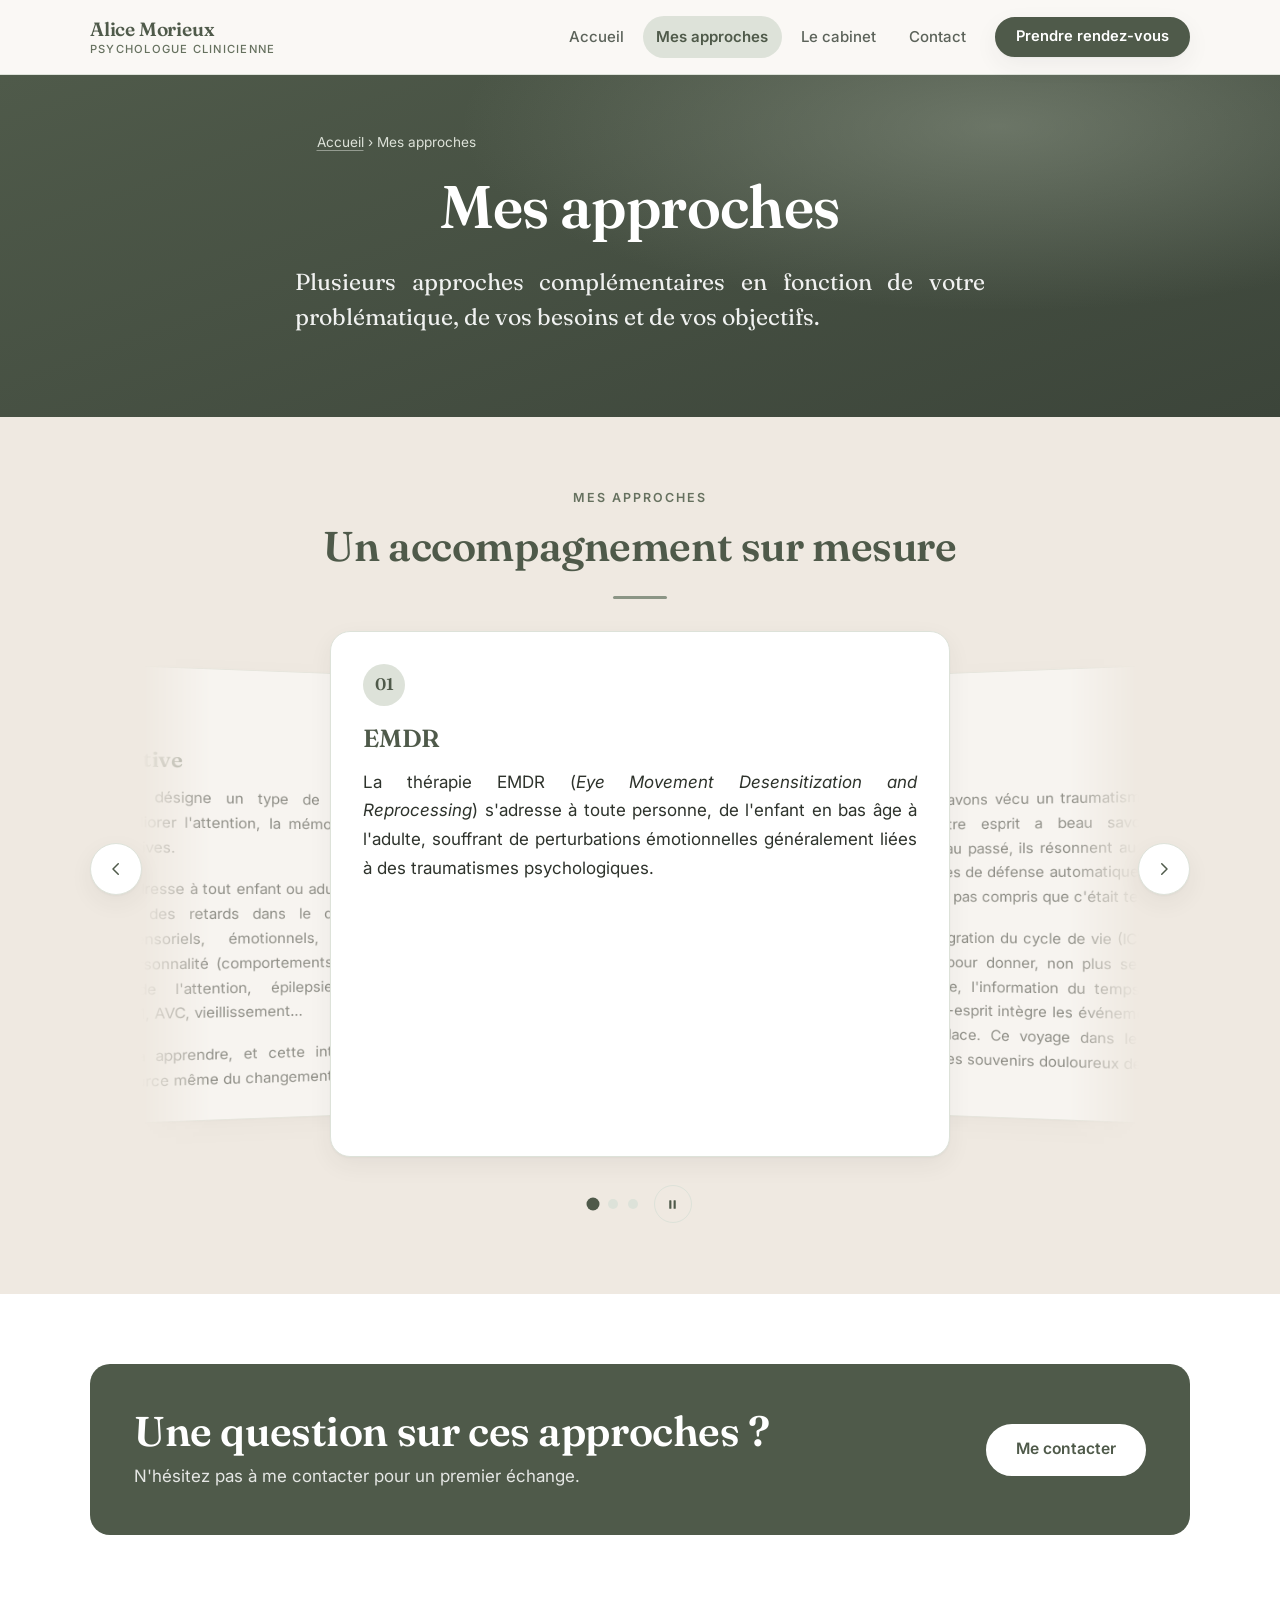
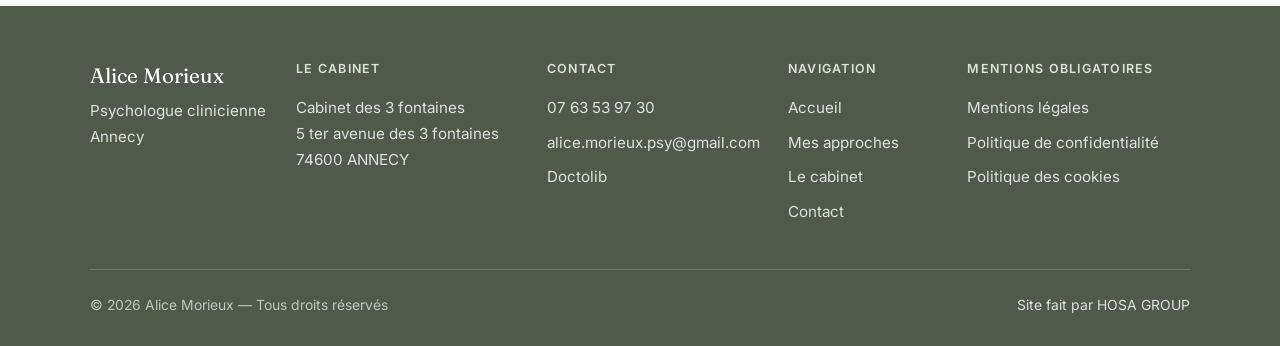
==== commit 87eaeb1d: "Amélioration de la structure et du contenu de la page "Mes approches" : réorganisation des sections," ====
--- a/approches.html
+++ b/approches.html
@@ -1,164 +1,193 @@
 <!DOCTYPE html>
 <html lang="fr">
+
 <head>
-<meta charset="utf-8">
-<meta name="viewport" content="width=device-width, initial-scale=1">
-<title>Mes approches — EMDR, ICV, remédiation cognitive | Alice Morieux, Annecy</title>
-<meta name="description" content="EMDR, Intégration du Cycle de Vie (ICV) et remédiation cognitive : les approches thérapeutiques proposées par Alice Morieux, psychologue clinicienne à Annecy.">
-<link rel="canonical" href="https://www.morieux-psychologue.com/approches.html">
-<meta property="og:type" content="article">
-<meta property="og:title" content="Mes approches — EMDR, ICV, remédiation cognitive">
-<meta property="og:description" content="Les approches thérapeutiques proposées par Alice Morieux, psychologue clinicienne à Annecy.">
-<meta property="og:locale" content="fr_FR">
-<meta property="og:image" content="https://www.morieux-psychologue.com/assets/cabinet.jpg">
-<meta property="og:url" content="https://www.morieux-psychologue.com/approches.html">
-<link rel="icon" href="assets/favicon.svg" type="image/svg+xml">
-<link rel="preconnect" href="https://fonts.googleapis.com">
-<link rel="preconnect" href="https://fonts.gstatic.com" crossorigin>
-<link rel="stylesheet" href="https://fonts.googleapis.com/css2?family=Fraunces:opsz,wght@9..144,400;9..144,600&family=Inter:wght@400;500;600&display=swap">
-<link rel="stylesheet" href="css/styles.css">
-<noscript><style>.reveal{opacity:1;transform:none}</style></noscript>
+  <meta charset="utf-8">
+  <meta name="viewport" content="width=device-width, initial-scale=1">
+  <title>Mes approches — EMDR, ICV, remédiation cognitive | Alice Morieux, Annecy</title>
+  <meta name="description"
+    content="EMDR, Intégration du Cycle de Vie (ICV) et remédiation cognitive : les approches thérapeutiques proposées par Alice Morieux, psychologue clinicienne à Annecy.">
+  <link rel="canonical" href="https://www.morieux-psychologue.com/approches.html">
+  <meta property="og:type" content="article">
+  <meta property="og:title" content="Mes approches — EMDR, ICV, remédiation cognitive">
+  <meta property="og:description"
+    content="Les approches thérapeutiques proposées par Alice Morieux, psychologue clinicienne à Annecy.">
+  <meta property="og:locale" content="fr_FR">
+  <meta property="og:image" content="https://www.morieux-psychologue.com/assets/cabinet.jpg">
+  <meta property="og:url" content="https://www.morieux-psychologue.com/approches.html">
+  <link rel="icon" href="assets/favicon.svg" type="image/svg+xml">
+  <link rel="preconnect" href="https://fonts.googleapis.com">
+  <link rel="preconnect" href="https://fonts.gstatic.com" crossorigin>
+  <link rel="stylesheet"
+    href="https://fonts.googleapis.com/css2?family=Fraunces:opsz,wght@9..144,400;9..144,600&family=Inter:wght@400;500;600&display=swap">
+  <link rel="stylesheet" href="css/styles.css">
+  <noscript>
+    <style>
+      .reveal {
+        opacity: 1;
+        transform: none
+      }
+    </style>
+  </noscript>
 </head>
+
 <body>
 
-<a class="skip-link" href="#contenu">Aller au contenu principal</a>
+  <a class="skip-link" href="#contenu">Aller au contenu principal</a>
 
-<header class="site-header">
-  <div class="conteneur site-header__inner">
-    <a class="logo" href="index.html">
-      <span class="logo__nom">Alice Morieux</span>
-      <span class="logo__role">Psychologue clinicienne</span>
-    </a>
+  <header class="site-header">
+    <div class="conteneur site-header__inner">
+      <a class="logo" href="index.html">
+        <span class="logo__nom">Alice Morieux</span>
+        <span class="logo__role">Psychologue clinicienne</span>
+      </a>
 
-    <button class="burger" type="button" aria-expanded="false" aria-controls="nav-principale" aria-label="Ouvrir le menu">
-      <span class="burger__barre"></span>
-      <span class="burger__barre"></span>
-      <span class="burger__barre"></span>
-    </button>
+      <button class="burger" type="button" aria-expanded="false" aria-controls="nav-principale"
+        aria-label="Ouvrir le menu">
+        <span class="burger__barre"></span>
+        <span class="burger__barre"></span>
+        <span class="burger__barre"></span>
+      </button>
 
-    <nav class="nav" id="nav-principale" aria-label="Navigation principale">
-      <a class="nav__lien" href="index.html">Accueil</a>
-      <a class="nav__lien is-active" href="approches.html" aria-current="page">Mes approches</a>
-      <a class="nav__lien" href="cabinet.html">Le cabinet</a>
-      <a class="nav__lien" href="contact.html">Contact</a>
-      <a class="btn btn--principal nav__cta" href="https://www.doctolib.fr/psychologue/annecy/alice-morieux" target="_blank" rel="noopener">Prendre rendez-vous</a>
-    </nav>
-  </div>
-</header>
+      <nav class="nav" id="nav-principale" aria-label="Navigation principale">
+        <a class="nav__lien" href="index.html">Accueil</a>
+        <a class="nav__lien is-active" href="approches.html" aria-current="page">Mes approches</a>
+        <a class="nav__lien" href="cabinet.html">Le cabinet</a>
+        <a class="nav__lien" href="contact.html">Contact</a>
+        <a class="btn btn--principal nav__cta" href="https://www.doctolib.fr/psychologue/annecy/alice-morieux"
+          target="_blank" rel="noopener">Prendre rendez-vous</a>
+      </nav>
+    </div>
+  </header>
 
-<main id="contenu">
+  <main id="contenu">
 
-  <section class="hero hero--page">
-    <div class="conteneur">
-      <p class="fil-ariane"><a href="index.html">Accueil</a> <span aria-hidden="true">›</span> Mes approches</p>
-      <h1>Mes approches</h1>
-      <p class="hero__accroche">Plusieurs approches complémentaires, choisies avec vous en fonction de votre problématique, de vos besoins et de vos objectifs.</p>
-    </div>
-  </section>
+    <section class="hero hero--page">
+      <div class="conteneur">
+        <p class="fil-ariane"><a href="index.html">Accueil</a> <span aria-hidden="true">›</span> Mes approches</p>
+        <h1>Mes approches</h1>
+        <p class="hero__accroche">Plusieurs approches complémentaires en fonction de votre problématique, de vos
+          besoins et de vos objectifs.</p>
+      </div>
+    </section>
 
-  <!-- ============ Les trois approches ============ -->
-  <section class="section section--beige">
-    <div class="conteneur conteneur--large reveal">
-      <div class="section-titre section-titre--centre">
-        <span class="surtitre">Mes approches</span>
-        <h2>Un accompagnement sur mesure</h2>
-        <span class="filet"></span>
-      </div>
+    <!-- ============ Les trois approches ============ -->
+    <section class="section section--beige">
+      <div class="conteneur conteneur--large reveal">
+        <div class="section-titre section-titre--centre">
+          <span class="surtitre">Mes approches</span>
+          <h2>Un accompagnement sur mesure</h2>
+          <span class="filet"></span>
+        </div>
 
-      <div class="carrousel" data-carrousel data-carrousel-intervalle="9000" data-carrousel-titre="Mes approches">
-        <div class="carrousel__cadre">
-          <div class="carrousel__piste">
-            <article class="carte carte--approche approche carrousel__slide" id="emdr">
-              <span class="carte__numero" aria-hidden="true">01</span>
-              <h2>EMDR</h2>
-              <p>La thérapie EMDR (<em>Eye Movement Desensitization and Reprocessing</em>) s'adresse à toute personne, de l'enfant en bas âge à l'adulte, souffrant de perturbations émotionnelles généralement liées à des traumatismes psychologiques.</p>
-              <p>Cette thérapie est centrée sur le patient, qui traite les problèmes de la vie quotidienne basés sur des expériences de vie perturbantes et qui continuent à avoir un impact négatif sur une personne tout au long de sa vie. Les difficultés actuelles seraient causées par des souvenirs perturbateurs qui ne sont pas traités de manière adéquate. L'objectif est que ces souvenirs retrouvent une juste place et ne contaminent plus le présent. La thérapie EMDR présente l'intérêt d'amener un soulagement et un mieux-être tant sur le plan psychologique que physique.</p>
-            </article>
+        <div class="carrousel" data-carrousel data-carrousel-intervalle="9000" data-carrousel-titre="Mes approches">
+          <div class="carrousel__cadre">
+            <div class="carrousel__piste">
+              <article class="carte carte--approche approche carrousel__slide" id="emdr">
+                <span class="carte__numero" aria-hidden="true">01</span>
+                <h2>EMDR</h2>
+                <p>La thérapie EMDR (<em>Eye Movement Desensitization and Reprocessing</em>) s'adresse à toute personne,
+                  de l'enfant en bas âge à l'adulte, souffrant de perturbations émotionnelles généralement liées à des
+                  traumatismes psychologiques.</p>
+              </article>
 
-            <article class="carte carte--approche approche carrousel__slide" id="icv">
-              <span class="carte__numero" aria-hidden="true">02</span>
-              <h2>ICV</h2>
-              <p>Lorsque nous avons vécu un traumatisme ou souffert de carences affectives, notre esprit a beau savoir que ces événements appartiennent au passé, ils résonnent au présent, et nous adoptons des mécanismes de défense automatiques inappropriés, comme si le cerveau n'avait pas compris que c'était terminé&nbsp;!</p>
-              <p>L'idée de l'Intégration du cycle de vie (ICV) est de traverser un à un les souvenirs pour donner, non plus seulement à l'esprit mais au corps lui-même, l'information du temps. Pourquoi&nbsp;? Pour que le système corps-esprit intègre les événements, et remette les choses à leur juste place. Ce voyage dans le passé diminue la charge émotionnelle des souvenirs douloureux des patients.</p>
-            </article>
+              <article class="carte carte--approche approche carrousel__slide" id="icv">
+                <span class="carte__numero" aria-hidden="true">02</span>
+                <h2>ICV</h2>
+                <p>Lorsque nous avons vécu un traumatisme ou souffert de carences affectives, notre esprit a beau savoir
+                  que ces événements appartiennent au passé, ils résonnent au présent, et nous adoptons des mécanismes
+                  de défense automatiques inappropriés, comme si le cerveau n'avait pas compris que c'était
+                  terminé&nbsp;!</p>
+                <p>L'idée de l'Intégration du cycle de vie (ICV) est de traverser un à un les souvenirs pour donner, non
+                  plus seulement à l'esprit mais au corps lui-même, l'information du temps. Pourquoi&nbsp;? Pour que le
+                  système corps-esprit intègre les événements, et remette les choses à leur juste place. Ce voyage dans
+                  le passé diminue la charge émotionnelle des souvenirs douloureux des patients.</p>
+              </article>
 
-            <article class="carte carte--approche approche carrousel__slide" id="remediation">
-              <span class="carte__numero" aria-hidden="true">03</span>
-              <h2>Remédiation cognitive</h2>
-              <p>La remédiation cognitive désigne un type de traitement de réadaptation visant à améliorer l'attention, la mémoire, le langage et&nbsp;/&nbsp;ou les fonctions exécutives.</p>
-              <p>La méthode Feuerstein s'adresse à tout enfant ou adulte rencontrant des difficultés scolaires, des retards dans le développement, dyslexie, problèmes sensoriels, émotionnels, troubles du comportement et de la personnalité (comportements autistiques…), hyperactivité, troubles de l'attention, épilepsie, déficiences psychomotrices, trisomie&nbsp;21, AVC, vieillissement…</p>
-              <p>Le médiateur est la personne qui fait le lien entre le sujet et son environnement, il aide la personne à s'autonomiser, à réfléchir par elle-même, il lui donne des objectifs, il structure les stimuli auxquels il est exposé.</p>
-              <p>Le but est d'apprendre à apprendre, et cette interaction entre l'adulte et le sujet est la source même du changement cognitif.</p>
-            </article>
+              <article class="carte carte--approche approche carrousel__slide" id="remediation">
+                <span class="carte__numero" aria-hidden="true">03</span>
+                <h2>Remédiation cognitive</h2>
+                <p>La remédiation cognitive désigne un type de traitement de réadaptation visant à améliorer
+                  l'attention, la mémoire, le langage et&nbsp;/&nbsp;ou les fonctions exécutives.</p>
+                <p>La méthode Feuerstein s'adresse à tout enfant ou adulte rencontrant des difficultés scolaires, des
+                  retards dans le développement, dyslexie, problèmes sensoriels, émotionnels, troubles du comportement
+                  et de la personnalité (comportements autistiques…), hyperactivité, troubles de l'attention, épilepsie,
+                  déficiences psychomotrices, trisomie&nbsp;21, AVC, vieillissement…</p>
+                <p>Le but est d'apprendre à apprendre, et cette interaction entre l'adulte et le sujet est la source
+                  même du changement cognitif.</p>
+              </article>
+            </div>
           </div>
         </div>
       </div>
-    </div>
-  </section>
+    </section>
 
-  <!-- ============ CTA ============ -->
-  <section class="section section--blanc">
-    <div class="conteneur reveal">
-      <div class="doctolib">
+    <!-- ============ CTA ============ -->
+    <section class="section section--blanc">
+      <div class="conteneur reveal">
+        <div class="doctolib">
+          <div>
+            <h2>Une question sur ces approches&nbsp;?</h2>
+            <p>N'hésitez pas à me contacter pour un premier échange.</p>
+          </div>
+          <a class="btn btn--clair" href="contact.html">Me contacter</a>
+        </div>
+      </div>
+    </section>
+
+  </main>
+
+  <footer class="site-footer">
+    <div class="conteneur">
+      <div class="footer__grille">
         <div>
-          <h2>Une question sur ces approches&nbsp;?</h2>
-          <p>N'hésitez pas à me contacter pour un premier échange.</p>
+          <p class="footer__nom">Alice Morieux</p>
+          <p>Psychologue clinicienne<br>Annecy</p>
         </div>
-        <a class="btn btn--clair" href="contact.html">Me contacter</a>
+        <div>
+          <p class="footer__titre">Le cabinet</p>
+          <address class="footer__adresse" style="font-style:normal">
+            Cabinet des 3 fontaines<br>
+            5 ter avenue des 3 fontaines<br>
+            74600 ANNECY
+          </address>
+        </div>
+        <div>
+          <p class="footer__titre">Contact</p>
+          <ul class="footer__liste">
+            <li><a href="tel:+33763539730">07 63 53 97 30</a></li>
+            <li><a href="mailto:alice.morieux.psy@gmail.com">alice.morieux.psy@gmail.com</a></li>
+            <li><a href="https://www.doctolib.fr/psychologue/annecy/alice-morieux" target="_blank"
+                rel="noopener">Doctolib</a></li>
+          </ul>
+        </div>
+        <div>
+          <p class="footer__titre">Navigation</p>
+          <ul class="footer__liste">
+            <li><a href="index.html">Accueil</a></li>
+            <li><a href="approches.html">Mes approches</a></li>
+            <li><a href="cabinet.html">Le cabinet</a></li>
+            <li><a href="contact.html">Contact</a></li>
+          </ul>
+        </div>
+        <div>
+          <p class="footer__titre">Mentions obligatoires</p>
+          <ul class="footer__liste">
+            <li><a href="mentions-legales.html">Mentions légales</a></li>
+            <li><a href="politique-de-confidentialite.html">Politique de confidentialité</a></li>
+            <li><a href="politique-des-cookies.html">Politique des cookies</a></li>
+          </ul>
+        </div>
+      </div>
+      <div class="footer__bas">
+        <p style="margin:0">© <span data-annee>2026</span> Alice Morieux — Tous droits réservés</p>
+        <p style="margin:0"><a href="https://hosa-group.fr/" target="_blank" rel="noopener">Site fait par HOSA GROUP</a>
+        </p>
       </div>
     </div>
-  </section>
+  </footer>
 
-</main>
+  <script src="js/main.js"></script>
+</body>
 
-<footer class="site-footer">
-  <div class="conteneur">
-    <div class="footer__grille">
-      <div>
-        <p class="footer__nom">Alice Morieux</p>
-        <p>Psychologue clinicienne<br>Annecy</p>
-      </div>
-      <div>
-        <p class="footer__titre">Le cabinet</p>
-        <address class="footer__adresse" style="font-style:normal">
-          Cabinet des 3 fontaines<br>
-          5 ter avenue des 3 fontaines<br>
-          74600 ANNECY
-        </address>
-      </div>
-      <div>
-        <p class="footer__titre">Contact</p>
-        <ul class="footer__liste">
-          <li><a href="tel:+33763539730">07 63 53 97 30</a></li>
-          <li><a href="mailto:alice.morieux.psy@gmail.com">alice.morieux.psy@gmail.com</a></li>
-          <li><a href="https://www.doctolib.fr/psychologue/annecy/alice-morieux" target="_blank" rel="noopener">Doctolib</a></li>
-        </ul>
-      </div>
-      <div>
-        <p class="footer__titre">Navigation</p>
-        <ul class="footer__liste">
-          <li><a href="index.html">Accueil</a></li>
-          <li><a href="approches.html">Mes approches</a></li>
-          <li><a href="cabinet.html">Le cabinet</a></li>
-          <li><a href="contact.html">Contact</a></li>
-        </ul>
-      </div>
-      <div>
-        <p class="footer__titre">Mentions obligatoires</p>
-        <ul class="footer__liste">
-          <li><a href="mentions-legales.html">Mentions légales</a></li>
-          <li><a href="politique-de-confidentialite.html">Politique de confidentialité</a></li>
-          <li><a href="politique-des-cookies.html">Politique des cookies</a></li>
-        </ul>
-      </div>
-    </div>
-    <div class="footer__bas">
-      <p style="margin:0">© <span data-annee>2026</span> Alice Morieux — Tous droits réservés</p>
-      <p style="margin:0"><a href="https://hosa-group.fr/" target="_blank" rel="noopener">Site fait par HOSA GROUP</a></p>
-    </div>
-  </div>
-</footer>
-
-<script src="js/main.js"></script>
-</body>
-</html>
+</html>
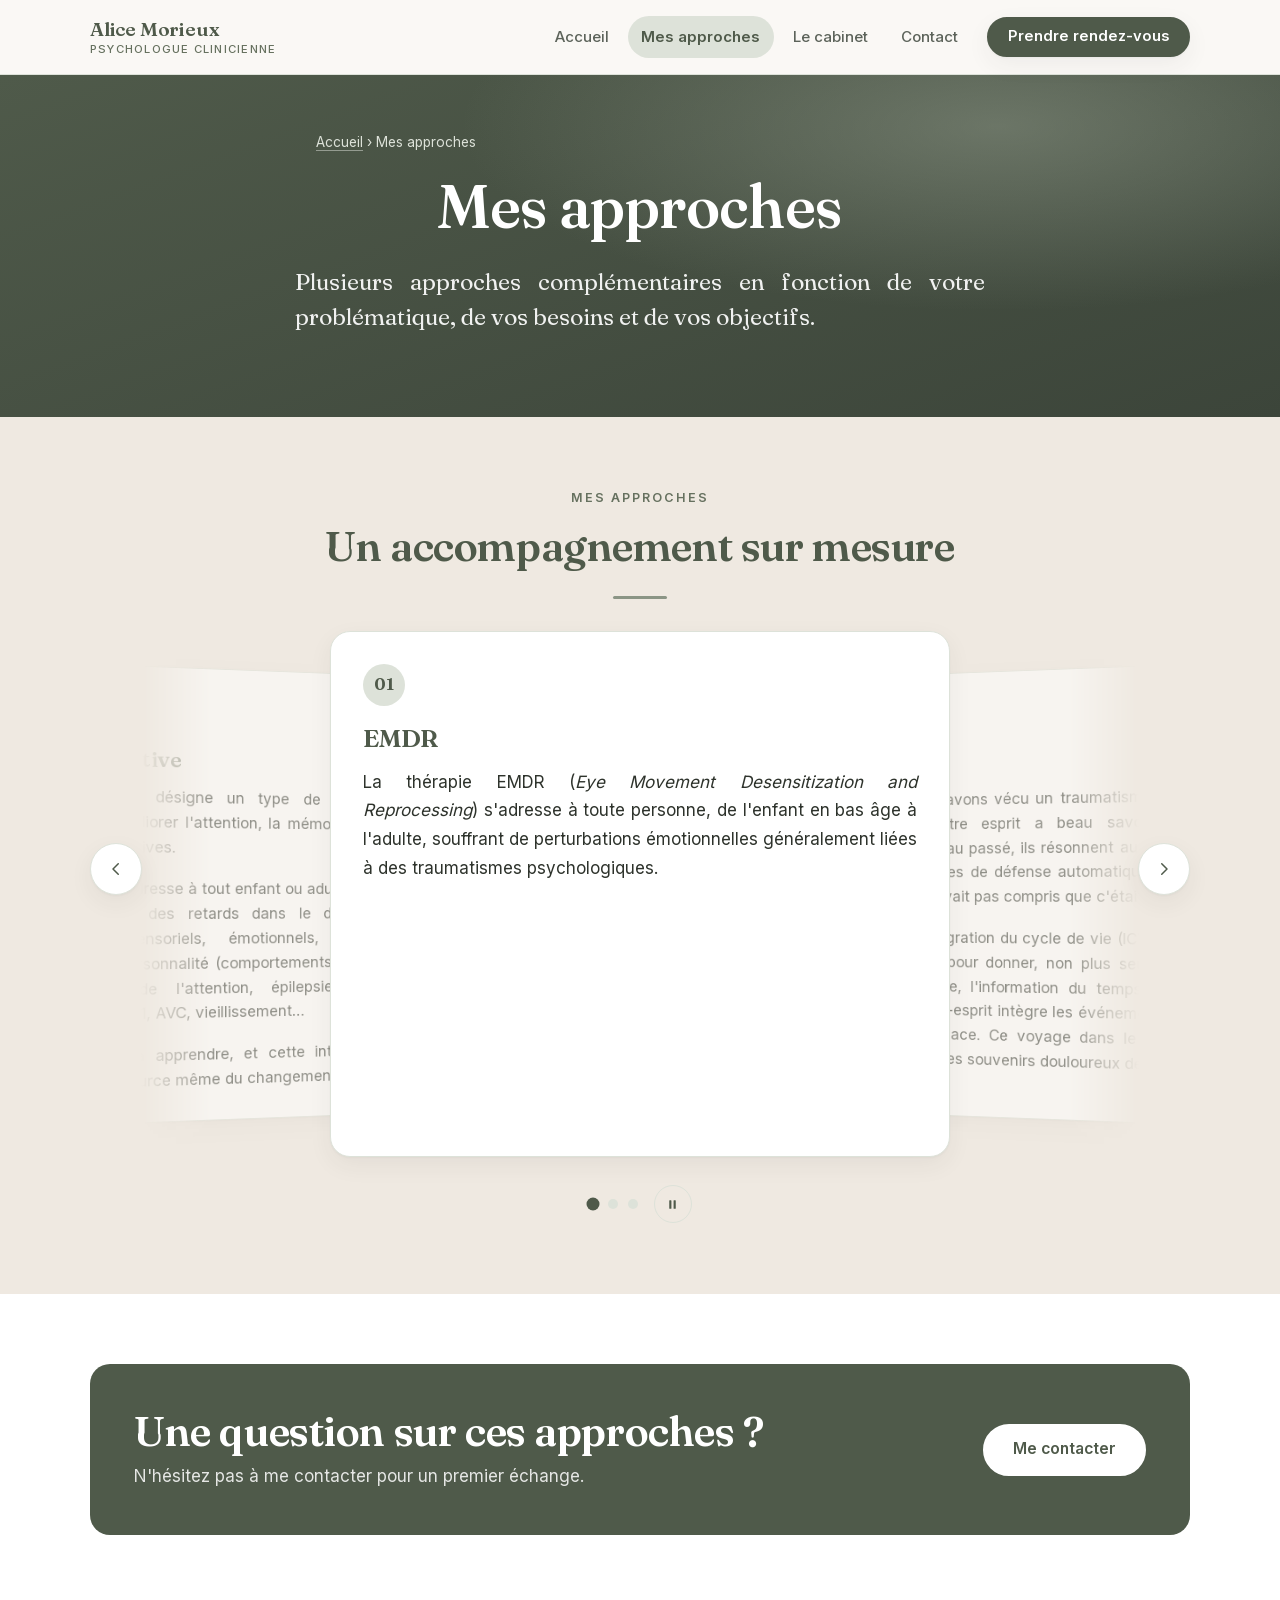
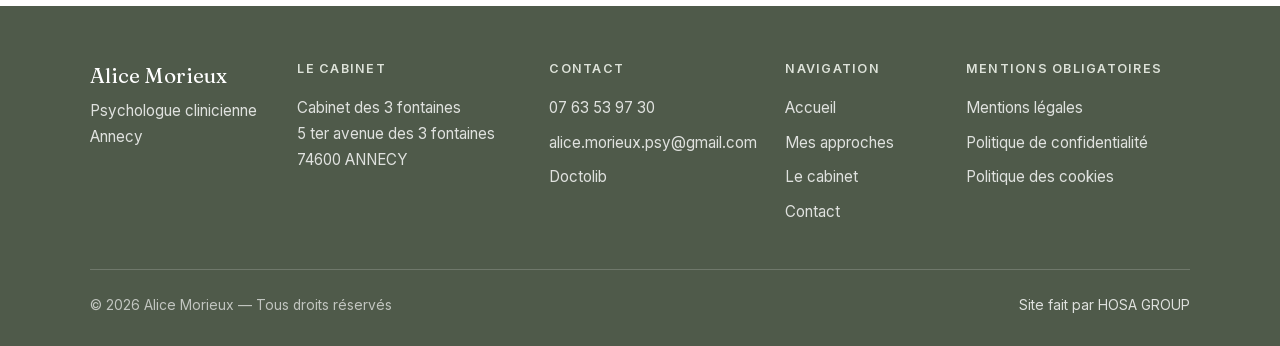
==== commit 1c9f08f2: "Add self-hosted font styles for Fraunces and Inter - Introduced @font-face declarations for Fraunces" ====
--- a/approches.html
+++ b/approches.html
@@ -16,10 +16,9 @@
   <meta property="og:image" content="https://www.morieux-psychologue.com/assets/cabinet.jpg">
   <meta property="og:url" content="https://www.morieux-psychologue.com/approches.html">
   <link rel="icon" href="assets/favicon.svg" type="image/svg+xml">
-  <link rel="preconnect" href="https://fonts.googleapis.com">
-  <link rel="preconnect" href="https://fonts.gstatic.com" crossorigin>
-  <link rel="stylesheet"
-    href="https://fonts.googleapis.com/css2?family=Fraunces:opsz,wght@9..144,400;9..144,600&family=Inter:wght@400;500;600&display=swap">
+  <link rel="preload" href="assets/fonts/fraunces-latin.woff2" as="font" type="font/woff2" crossorigin>
+  <link rel="preload" href="assets/fonts/inter-latin.woff2" as="font" type="font/woff2" crossorigin>
+  <link rel="stylesheet" href="css/fonts.css">
   <link rel="stylesheet" href="css/styles.css">
   <noscript>
     <style>
--- a/css/fonts.css
+++ b/css/fonts.css
@@ -0,0 +1,109 @@
+/* ==========================================================================
+   Polices auto-hébergées
+   --------------------------------------------------------------------------
+   Fraunces et Inter sont servies depuis assets/fonts/ et non depuis les
+   serveurs de Google : aucune requête vers fonts.googleapis.com ni
+   fonts.gstatic.com, donc aucune transmission d'adresse IP à Google.
+   Fichiers variables (woff2), sous-ensembles latin et latin-ext.
+   Les deux familles sont distribuées sous SIL Open Font License 1.1.
+   ========================================================================== */
+
+/* Fraunces — latin-ext 400 */
+@font-face {
+  font-family: 'Fraunces';
+  font-style: normal;
+  font-weight: 400;
+  font-display: swap;
+  src: url('../assets/fonts/fraunces-latin-ext.woff2') format('woff2');
+  unicode-range: U+0100-02BA, U+02BD-02C5, U+02C7-02CC, U+02CE-02D7, U+02DD-02FF, U+0304, U+0308, U+0329, U+1D00-1DBF, U+1E00-1E9F, U+1EF2-1EFF, U+2020, U+20A0-20AB, U+20AD-20C0, U+2113, U+2C60-2C7F, U+A720-A7FF;
+}
+
+/* Fraunces — latin 400 */
+@font-face {
+  font-family: 'Fraunces';
+  font-style: normal;
+  font-weight: 400;
+  font-display: swap;
+  src: url('../assets/fonts/fraunces-latin.woff2') format('woff2');
+  unicode-range: U+0000-00FF, U+0131, U+0152-0153, U+02BB-02BC, U+02C6, U+02DA, U+02DC, U+0304, U+0308, U+0329, U+2000-206F, U+20AC, U+2122, U+2191, U+2193, U+2212, U+2215, U+FEFF, U+FFFD;
+}
+
+/* Fraunces — latin-ext 600 */
+@font-face {
+  font-family: 'Fraunces';
+  font-style: normal;
+  font-weight: 600;
+  font-display: swap;
+  src: url('../assets/fonts/fraunces-latin-ext.woff2') format('woff2');
+  unicode-range: U+0100-02BA, U+02BD-02C5, U+02C7-02CC, U+02CE-02D7, U+02DD-02FF, U+0304, U+0308, U+0329, U+1D00-1DBF, U+1E00-1E9F, U+1EF2-1EFF, U+2020, U+20A0-20AB, U+20AD-20C0, U+2113, U+2C60-2C7F, U+A720-A7FF;
+}
+
+/* Fraunces — latin 600 */
+@font-face {
+  font-family: 'Fraunces';
+  font-style: normal;
+  font-weight: 600;
+  font-display: swap;
+  src: url('../assets/fonts/fraunces-latin.woff2') format('woff2');
+  unicode-range: U+0000-00FF, U+0131, U+0152-0153, U+02BB-02BC, U+02C6, U+02DA, U+02DC, U+0304, U+0308, U+0329, U+2000-206F, U+20AC, U+2122, U+2191, U+2193, U+2212, U+2215, U+FEFF, U+FFFD;
+}
+
+/* Inter — latin-ext 400 */
+@font-face {
+  font-family: 'Inter';
+  font-style: normal;
+  font-weight: 400;
+  font-display: swap;
+  src: url('../assets/fonts/inter-latin-ext.woff2') format('woff2');
+  unicode-range: U+0100-02BA, U+02BD-02C5, U+02C7-02CC, U+02CE-02D7, U+02DD-02FF, U+0304, U+0308, U+0329, U+1D00-1DBF, U+1E00-1E9F, U+1EF2-1EFF, U+2020, U+20A0-20AB, U+20AD-20C0, U+2113, U+2C60-2C7F, U+A720-A7FF;
+}
+
+/* Inter — latin 400 */
+@font-face {
+  font-family: 'Inter';
+  font-style: normal;
+  font-weight: 400;
+  font-display: swap;
+  src: url('../assets/fonts/inter-latin.woff2') format('woff2');
+  unicode-range: U+0000-00FF, U+0131, U+0152-0153, U+02BB-02BC, U+02C6, U+02DA, U+02DC, U+0304, U+0308, U+0329, U+2000-206F, U+20AC, U+2122, U+2191, U+2193, U+2212, U+2215, U+FEFF, U+FFFD;
+}
+
+/* Inter — latin-ext 500 */
+@font-face {
+  font-family: 'Inter';
+  font-style: normal;
+  font-weight: 500;
+  font-display: swap;
+  src: url('../assets/fonts/inter-latin-ext.woff2') format('woff2');
+  unicode-range: U+0100-02BA, U+02BD-02C5, U+02C7-02CC, U+02CE-02D7, U+02DD-02FF, U+0304, U+0308, U+0329, U+1D00-1DBF, U+1E00-1E9F, U+1EF2-1EFF, U+2020, U+20A0-20AB, U+20AD-20C0, U+2113, U+2C60-2C7F, U+A720-A7FF;
+}
+
+/* Inter — latin 500 */
+@font-face {
+  font-family: 'Inter';
+  font-style: normal;
+  font-weight: 500;
+  font-display: swap;
+  src: url('../assets/fonts/inter-latin.woff2') format('woff2');
+  unicode-range: U+0000-00FF, U+0131, U+0152-0153, U+02BB-02BC, U+02C6, U+02DA, U+02DC, U+0304, U+0308, U+0329, U+2000-206F, U+20AC, U+2122, U+2191, U+2193, U+2212, U+2215, U+FEFF, U+FFFD;
+}
+
+/* Inter — latin-ext 600 */
+@font-face {
+  font-family: 'Inter';
+  font-style: normal;
+  font-weight: 600;
+  font-display: swap;
+  src: url('../assets/fonts/inter-latin-ext.woff2') format('woff2');
+  unicode-range: U+0100-02BA, U+02BD-02C5, U+02C7-02CC, U+02CE-02D7, U+02DD-02FF, U+0304, U+0308, U+0329, U+1D00-1DBF, U+1E00-1E9F, U+1EF2-1EFF, U+2020, U+20A0-20AB, U+20AD-20C0, U+2113, U+2C60-2C7F, U+A720-A7FF;
+}
+
+/* Inter — latin 600 */
+@font-face {
+  font-family: 'Inter';
+  font-style: normal;
+  font-weight: 600;
+  font-display: swap;
+  src: url('../assets/fonts/inter-latin.woff2') format('woff2');
+  unicode-range: U+0000-00FF, U+0131, U+0152-0153, U+02BB-02BC, U+02C6, U+02DA, U+02DC, U+0304, U+0308, U+0329, U+2000-206F, U+20AC, U+2122, U+2191, U+2193, U+2212, U+2215, U+FEFF, U+FFFD;
+}
--- a/css/styles.css
+++ b/css/styles.css
@@ -1282,6 +1282,32 @@
 }
 
 /* Page de texte long (mentions légales) */
+.texte-legal__maj {
+  font-size: 0.9rem;
+  color: var(--texte-doux);
+  margin-bottom: 2rem;
+}
+
+/* Repère visuel des informations restant à renseigner avant mise en ligne.
+   Supprimer la classe (et cette règle) une fois toutes les pages complétées. */
+.a-completer {
+  background: rgba(214, 158, 46, 0.3);
+  box-shadow: inset 0 -2px 0 rgba(166, 116, 20, 0.65);
+  border-radius: 3px;
+  padding: 0 0.15em;
+}
+
+.encadre.a-completer {
+  background: rgba(214, 158, 46, 0.14);
+  border-left-color: rgb(191, 138, 26);
+  box-shadow: var(--ombre);
+  padding: 1.5rem 1.75rem;
+}
+
+.texte-legal .encadre {
+  margin: 1.75rem 0 2rem;
+}
+
 .texte-legal h2 {
   font-size: clamp(1.3rem, 1.15rem + 0.6vw, 1.5rem);
   margin-top: 2.75rem;
@@ -1325,11 +1351,77 @@
   overflow: hidden;
 }
 
-.carte-embed iframe {
+.carte-embed {
+  display: block;
+  text-decoration: none;
+  color: inherit;
+}
+
+.carte-embed img {
   width: 100%;
   height: 100%;
-  border: 0;
+  object-fit: cover;
   display: block;
+}
+
+/* Repère du cabinet : la pointe du marqueur vise le centre exact de l'image,
+   qui correspond au 5 ter avenue des Trois Fontaines. */
+.carte-embed__pin {
+  position: absolute;
+  left: 50%;
+  top: 50%;
+  transform: translate(-50%, -100%);
+  pointer-events: none;
+}
+
+.carte-embed__pin svg {
+  display: block;
+  width: 44px;
+  height: 44px;
+  filter: drop-shadow(0 3px 5px rgba(46, 51, 44, 0.35));
+}
+
+.carte-embed__pin path {
+  fill: var(--vert-profond);
+  stroke: var(--blanc);
+  stroke-width: 1.2;
+}
+
+.carte-embed__pin circle {
+  fill: var(--blanc);
+}
+
+.carte-embed__cta {
+  position: absolute;
+  right: 0.9rem;
+  bottom: 0.9rem;
+  padding: 0.55rem 1.05rem;
+  border-radius: 999px;
+  background: var(--blanc);
+  color: var(--vert-profond);
+  font-size: 0.88rem;
+  font-weight: 600;
+  box-shadow: var(--ombre);
+  transition: background var(--transition), color var(--transition);
+}
+
+.carte-embed__cta::after {
+  content: " ↗";
+}
+
+.carte-embed:hover .carte-embed__cta,
+.carte-embed:focus-visible .carte-embed__cta {
+  background: var(--vert-profond);
+  color: var(--blanc);
+}
+
+.carte-embed__credit {
+  max-width: 640px;
+  margin: 0.9rem auto 0;
+  text-align: center;
+  font-size: 0.85rem;
+  line-height: 1.55;
+  color: var(--texte-doux);
 }
 
 /* Moyens de contact */
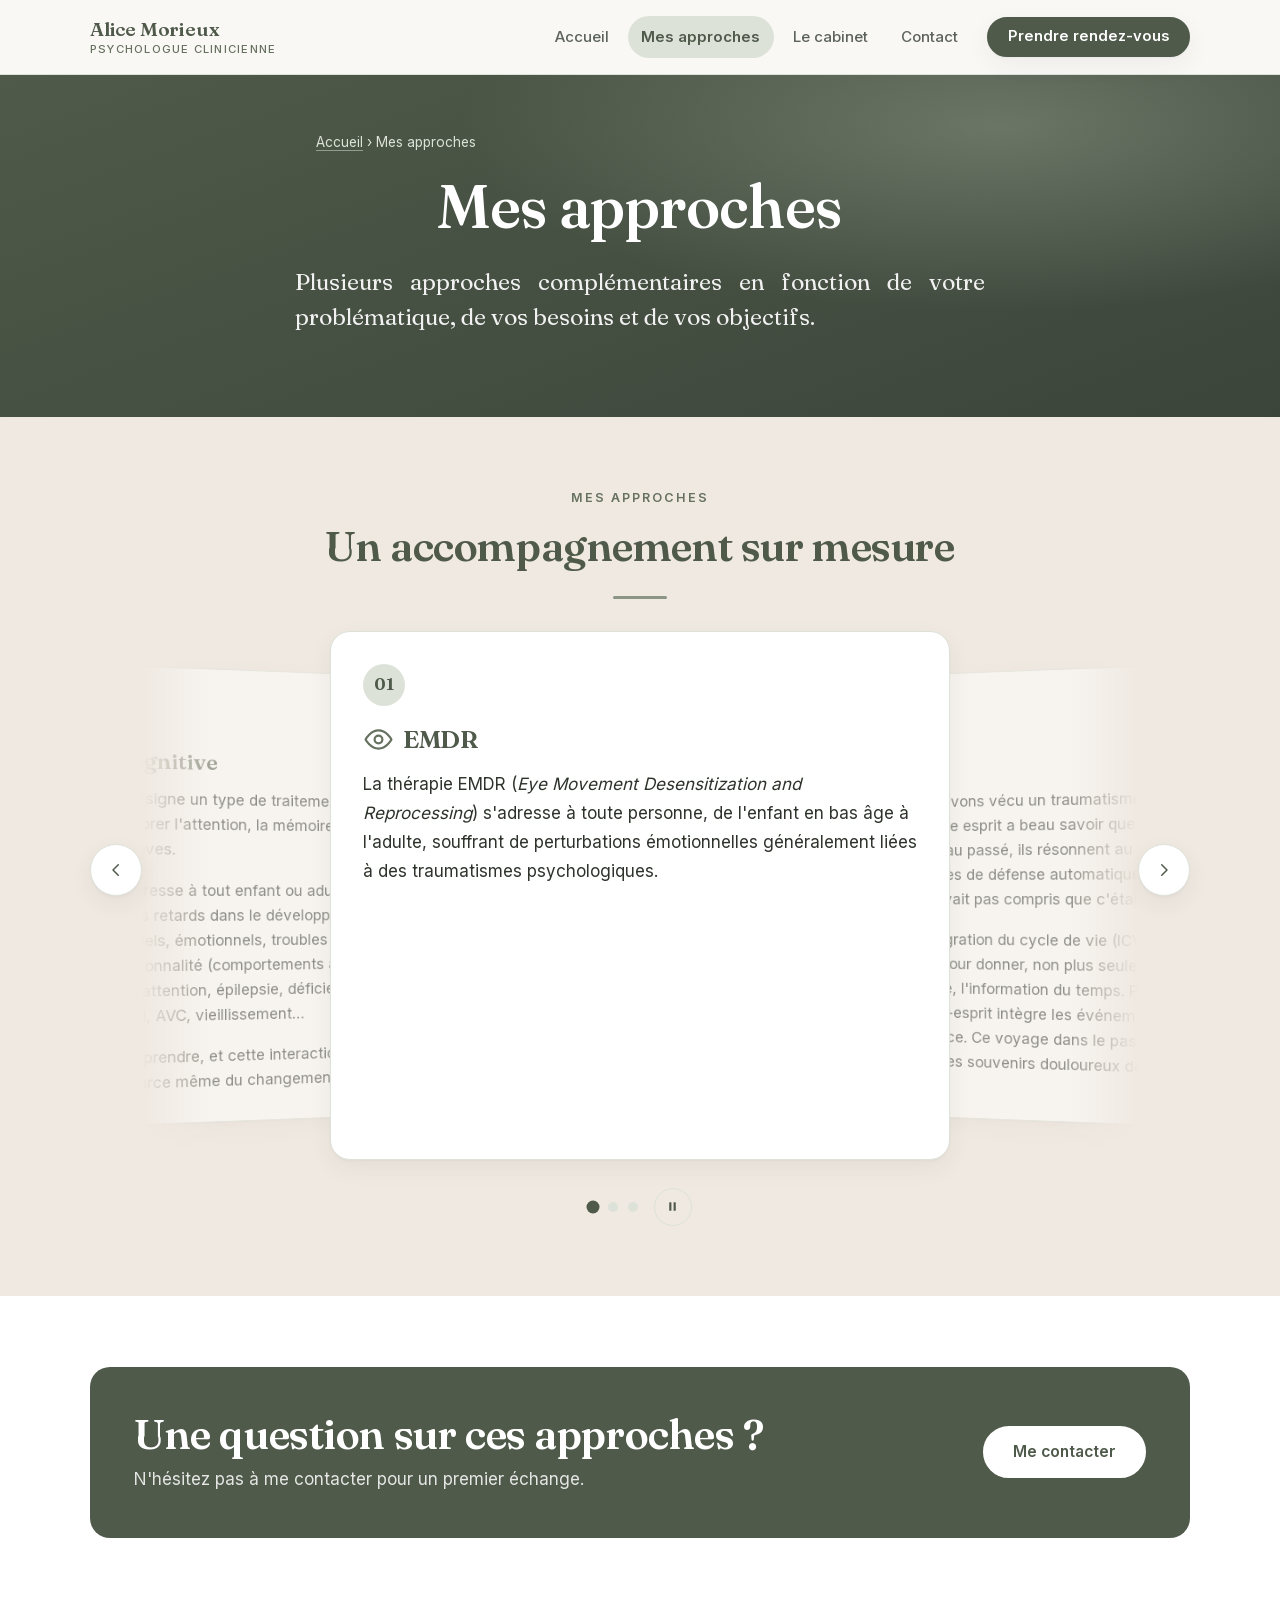
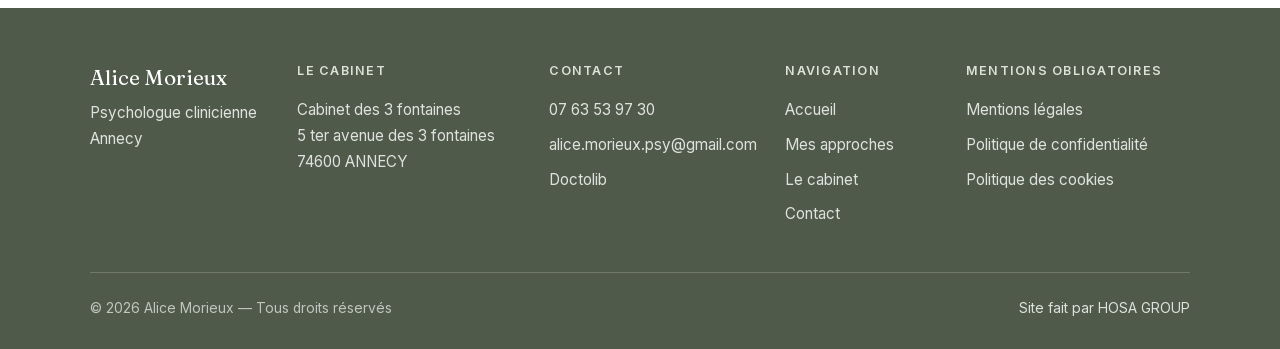
==== commit 91967c1c: "Mise à jour des liens canoniques et des images pour utiliser le domaine .fr sur toutes les pages, aj" ====
--- a/approches.html
+++ b/approches.html
@@ -7,14 +7,14 @@
   <title>Mes approches — EMDR, ICV, remédiation cognitive | Alice Morieux, Annecy</title>
   <meta name="description"
     content="EMDR, Intégration du Cycle de Vie (ICV) et remédiation cognitive : les approches thérapeutiques proposées par Alice Morieux, psychologue clinicienne à Annecy.">
-  <link rel="canonical" href="https://www.morieux-psychologue.com/approches.html">
+  <link rel="canonical" href="https://www.morieux-psychologue.fr/approches.html">
   <meta property="og:type" content="article">
   <meta property="og:title" content="Mes approches — EMDR, ICV, remédiation cognitive">
   <meta property="og:description"
     content="Les approches thérapeutiques proposées par Alice Morieux, psychologue clinicienne à Annecy.">
   <meta property="og:locale" content="fr_FR">
-  <meta property="og:image" content="https://www.morieux-psychologue.com/assets/cabinet.jpg">
-  <meta property="og:url" content="https://www.morieux-psychologue.com/approches.html">
+  <meta property="og:image" content="https://www.morieux-psychologue.fr/assets/cabinet.jpg">
+  <meta property="og:url" content="https://www.morieux-psychologue.fr/approches.html">
   <link rel="icon" href="assets/favicon.svg" type="image/svg+xml">
   <link rel="preload" href="assets/fonts/fraunces-latin.woff2" as="font" type="font/woff2" crossorigin>
   <link rel="preload" href="assets/fonts/inter-latin.woff2" as="font" type="font/woff2" crossorigin>
@@ -84,7 +84,7 @@
             <div class="carrousel__piste">
               <article class="carte carte--approche approche carrousel__slide" id="emdr">
                 <span class="carte__numero" aria-hidden="true">01</span>
-                <h2>EMDR</h2>
+                <h2><svg class="approche__icone" viewBox="0 0 24 24" fill="none" stroke="currentColor" stroke-width="1.7" stroke-linecap="round" stroke-linejoin="round" aria-hidden="true"><path d="M2 12s3.6-7 10-7 10 7 10 7-3.6 7-10 7-10-7-10-7Z"/><circle cx="12" cy="12" r="3"/></svg>EMDR</h2>
                 <p>La thérapie EMDR (<em>Eye Movement Desensitization and Reprocessing</em>) s'adresse à toute personne,
                   de l'enfant en bas âge à l'adulte, souffrant de perturbations émotionnelles généralement liées à des
                   traumatismes psychologiques.</p>
@@ -92,7 +92,7 @@
 
               <article class="carte carte--approche approche carrousel__slide" id="icv">
                 <span class="carte__numero" aria-hidden="true">02</span>
-                <h2>ICV</h2>
+                <h2><svg class="approche__icone" viewBox="0 0 24 24" fill="none" stroke="currentColor" stroke-width="1.7" stroke-linecap="round" stroke-linejoin="round" aria-hidden="true"><path d="M21 12a9 9 0 1 1-2.64-6.36"/><path d="M21 3v5.5h-5.5"/></svg>ICV</h2>
                 <p>Lorsque nous avons vécu un traumatisme ou souffert de carences affectives, notre esprit a beau savoir
                   que ces événements appartiennent au passé, ils résonnent au présent, et nous adoptons des mécanismes
                   de défense automatiques inappropriés, comme si le cerveau n'avait pas compris que c'était
@@ -105,7 +105,7 @@
 
               <article class="carte carte--approche approche carrousel__slide" id="remediation">
                 <span class="carte__numero" aria-hidden="true">03</span>
-                <h2>Remédiation cognitive</h2>
+                <h2><svg class="approche__icone" viewBox="0 0 24 24" fill="none" stroke="currentColor" stroke-width="1.7" stroke-linecap="round" stroke-linejoin="round" aria-hidden="true"><path d="M12 3a6 6 0 0 0-3.6 10.8c.5.4.8 1 .9 1.6l.1.6h5.2l.1-.6c.1-.6.4-1.2.9-1.6A6 6 0 0 0 12 3Z"/><path d="M9.5 18.5h5"/><path d="M10.5 21h3"/></svg>Remédiation cognitive</h2>
                 <p>La remédiation cognitive désigne un type de traitement de réadaptation visant à améliorer
                   l'attention, la mémoire, le langage et&nbsp;/&nbsp;ou les fonctions exécutives.</p>
                 <p>La méthode Feuerstein s'adresse à tout enfant ou adulte rencontrant des difficultés scolaires, des
--- a/css/styles.css
+++ b/css/styles.css
@@ -995,12 +995,25 @@
 }
 
 .carte--approche h2 {
+  display: flex;
+  align-items: center;
+  gap: 0.55rem;
   font-size: clamp(1.25rem, 1.1rem + 0.75vw, 1.55rem);
   margin: 0 0 0.6em;
 }
 
+/* icône du titre : dimensionnée en em, elle suit la taille du titre */
+.approche__icone {
+  flex: none;
+  width: 1.25em;
+  height: 1.25em;
+  color: var(--vert-taupe-fonce);
+}
+
 .carte--approche p {
-  text-align: justify;
+  /* pas de justification : sans césure automatique, le web étire les espaces
+     entre les mots et creuse des « rivières » blanches dans le paragraphe */
+  text-align: left;
 }
 
 /* cartes de lecture, pas de survol qui laisserait croire à un lien */
@@ -1645,6 +1658,22 @@
   border-radius: var(--radius);
 }
 
+/* pendant l'envoi, le bouton reste lisible mais n'accepte plus de clic */
+.formulaire__envoi[disabled] {
+  opacity: 0.65;
+  cursor: progress;
+}
+
+/* champ leurre anti-robots : hors écran plutôt que display:none,
+   que certains robots savent détecter */
+.pot-de-miel {
+  position: absolute;
+  left: -9999px;
+  width: 1px;
+  height: 1px;
+  overflow: hidden;
+}
+
 .formulaire__note {
   max-width: none;
   margin: 0;
@@ -1655,6 +1684,15 @@
 .formulaire__note--succes {
   color: var(--blanc);
   font-weight: 600;
+}
+
+.formulaire__note--erreur {
+  color: #ffc9c9;
+  font-weight: 600;
+}
+
+.formulaire__note a {
+  color: inherit;
 }
 
 /* --------------------------------------------------------------------------
